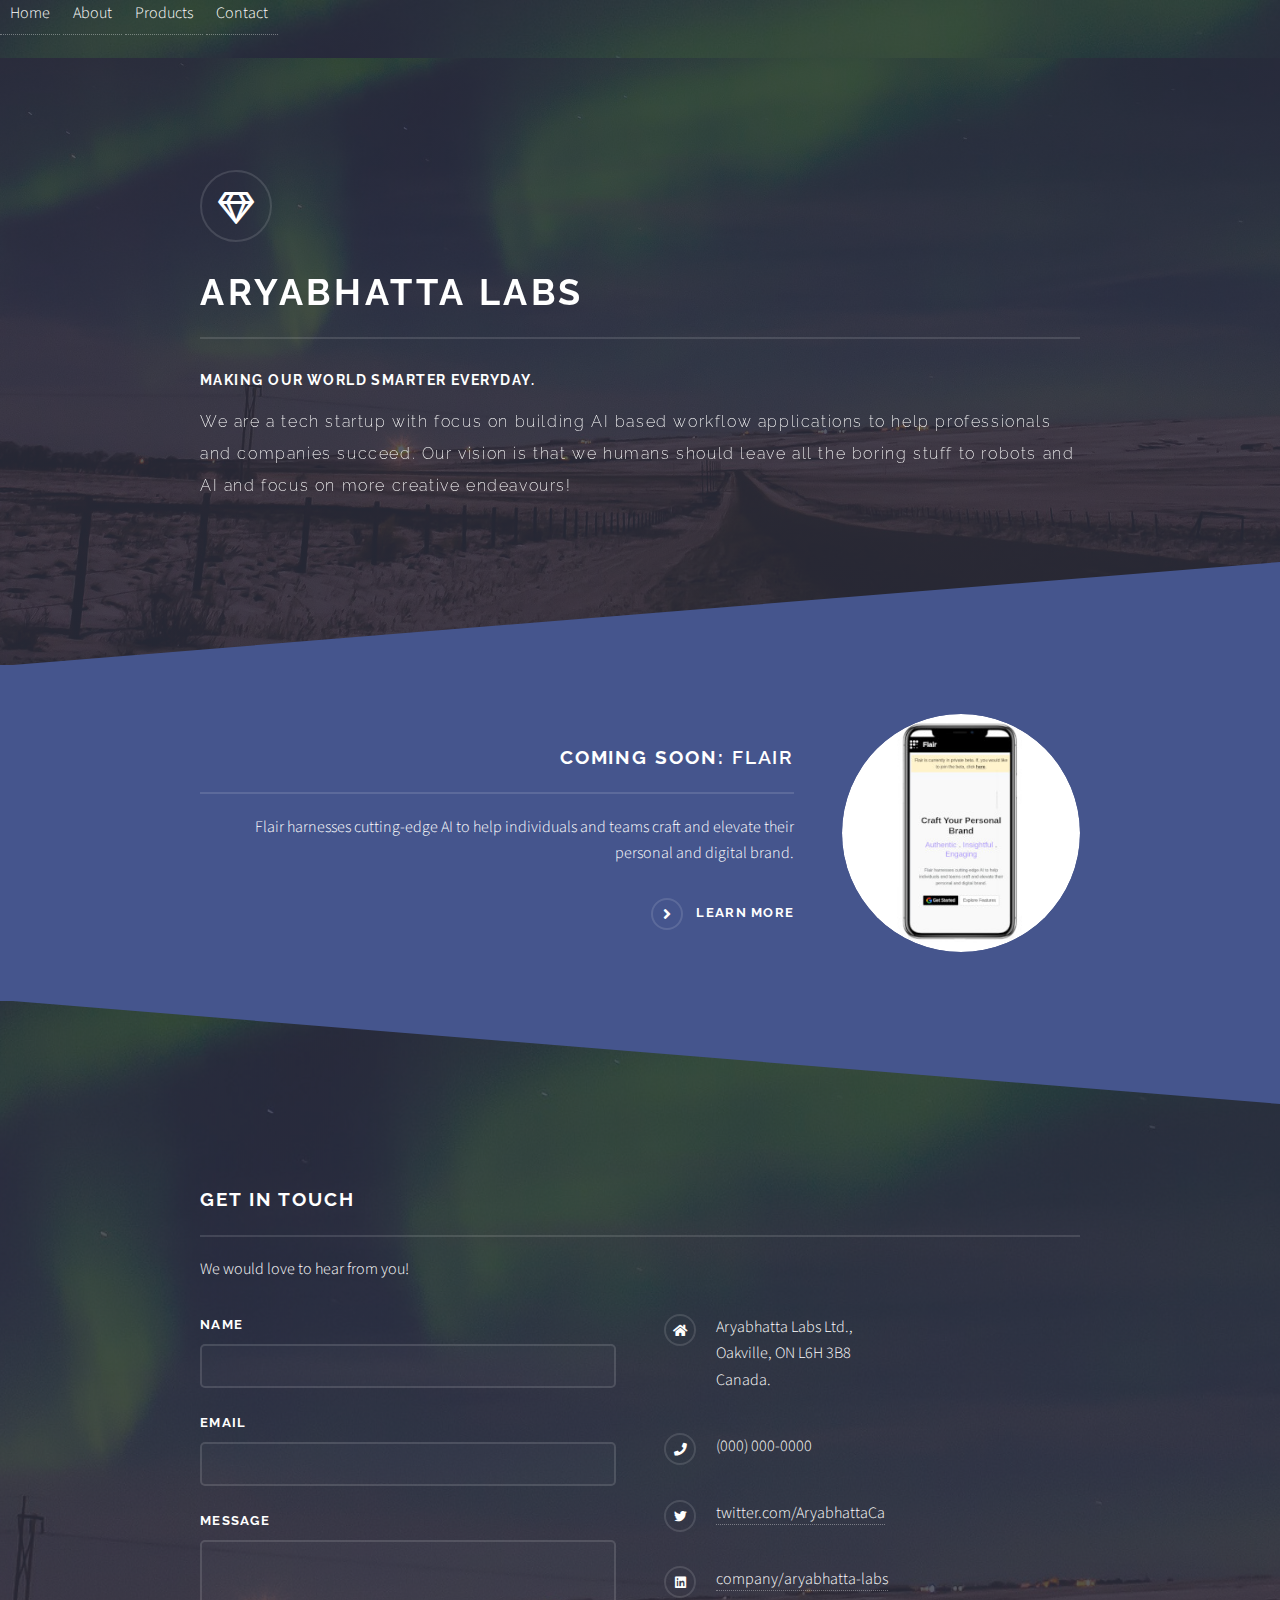
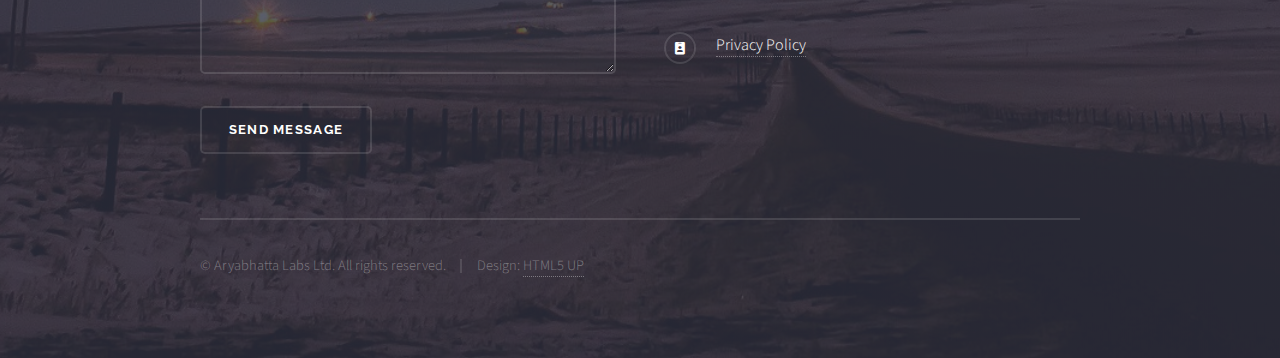
==== docs/index.html @ 3d5c71fe "minor icon change" ====
<!DOCTYPE HTML>
<!--
	Solid State by HTML5 UP
	html5up.net | @ajlkn
	Free for personal and commercial use under the CCA 3.0 license (html5up.net/license)
-->
<html>
	<head>
		<title>Welcome to Aryabhatta Labs</title>
		<meta charset="utf-8" />
		<meta name="viewport" content="width=device-width, initial-scale=1, user-scalable=no" />
		<link rel="stylesheet" href="assets/css/main.css" />
		<noscript><link rel="stylesheet" href="assets/css/noscript.css" /></noscript>
	</head>
	<body class="is-preload">

		<!-- Page Wrapper -->
				<!-- Menu -->
					<div class="inner" style="align:right;"><p>
                        <a style="padding:10px; " href="/">Home</a>
                        <a style="padding:10px; " href="#About">About</a>
                        <a style="padding:10px; " href="#Products">Products</a>
                        <a style="padding:10px; " href="#Contact">Contact</a>
                    </p></div>

			<div id="page-wrapper">

				<!-- Header -->
					<header id="header" class="alt">
						<h1><a href="index.html">Aryabhatta Labs</a></h1>
					</header>

				<!-- Banner -->
					<section id="banner">
						<div class="inner">
							<div class="logo" id="about"><span class="icon fa-gem"></span></div>
							<h2>Aryabhatta Labs</h2>

							<h3>Making our world smarter everyday.</h3>

							<p style="text-transform: none;">We are a tech startup with focus on building AI based workflow applications to help professionals and companies succeed. 
                                Our vision is that we humans should leave all the boring stuff to robots and AI and focus on more creative endeavours!</p>
						</div>
					</section>

				<!-- Wrapper -->
					<section id="wrapper">


						<!-- Three -->
							<section id="three" class="wrapper spotlight style2">
								<div class="inner" id="products">
									<a href="https://www.flairapp.ai/" class="image"><img src="images/app-img.jpg" alt="" /></a>
									<div class="content">
                                        <h2 class="major">Coming Soon: <strong>Flair</strong></h2>
										<p>Flair harnesses cutting-edge AI to help individuals and teams craft and elevate their personal and digital brand.</p>
										<a href="https://www.flairapp.ai/" class="special">Learn more</a>
									</div>
								</div>
							</section>

                        

					</section>

				<!-- Footer -->
					<section id="footer">
						<div class="inner" id="contact">
							<h2 class="major">Get in touch</h2>
							<p>We would love to hear from you!</p>
							<form method="post" accept-charset="UTF-8" action="https://formspree.io/f/xpzgrqqg">
								<div class="fields">
									<div class="field">
										<label for="name">Name</label>
										<input type="text" name="name" id="name" />
									</div>
									<div class="field">
										<label for="email">Email</label>
										<input type="email" name="email" id="email" />
									</div>
									<div class="field">
										<label for="message">Message</label>
										<textarea name="message" id="message" rows="4"></textarea>
									</div>
								</div>
								<ul class="actions">
									<li><input type="submit" value="Send Message" /></li>
								</ul>
							</form>
							<ul class="contact">
								<li class="icon solid fa-home">
									Aryabhatta Labs Ltd.,<br />
									Oakville, ON L6H 3B8<br />
                                    Canada.
								</li>
								<li class="icon solid fa-phone">(000) 000-0000</li>
								<li class="icon brands fa-twitter"><a href="https://twitter.com/AryabhattaCa">twitter.com/AryabhattaCa</a></li>
								<li class="icon brands fa-linkedin"><a href="https://ca.linkedin.com/company/aryabhatta-labs">company/aryabhatta-labs</a></li>
								<li class="icon solid fa-id-badge"><a href="/privacy.html">Privacy Policy</a></li>
							</ul>
							<ul class="copyright">
								<li>&copy; Aryabhatta Labs Ltd. All rights reserved.</li><li>Design: <a href="http://html5up.net">HTML5 UP</a></li>
							</ul>
						</div>
					</section>

			</div>

		<!-- Scripts -->
			<script src="assets/js/jquery.min.js"></script>
			<script src="assets/js/jquery.scrollex.min.js"></script>
			<script src="assets/js/browser.min.js"></script>
			<script src="assets/js/breakpoints.min.js"></script>
			<script src="assets/js/util.js"></script>
			<script src="assets/js/main.js"></script>

	</body>
</html>
---- docs/assets/css/main.css ----
@import url(fontawesome-all.min.css);
@import url("https://fonts.googleapis.com/css?family=Raleway:200,700|Source+Sans+Pro:300,600,300italic,600italic");

/*
	Solid State by HTML5 UP
	html5up.net | @ajlkn
	Free for personal and commercial use under the CCA 3.0 license (html5up.net/license)
*/

html, body, div, span, applet, object,
iframe, h1, h2, h3, h4, h5, h6, p, blockquote,
pre, a, abbr, acronym, address, big, cite,
code, del, dfn, em, img, ins, kbd, q, s, samp,
small, strike, strong, sub, sup, tt, var, b,
u, i, center, dl, dt, dd, ol, ul, li, fieldset,
form, label, legend, table, caption, tbody,
tfoot, thead, tr, th, td, article, aside,
canvas, details, embed, figure, figcaption,
footer, header, hgroup, menu, nav, output, ruby,
section, summary, time, mark, audio, video {
	margin: 0;
	padding: 0;
	border: 0;
	font-size: 100%;
	font: inherit;
	vertical-align: baseline;}

article, aside, details, figcaption, figure,
footer, header, hgroup, menu, nav, section {
	display: block;}

body {
	line-height: 1;
}

ol, ul {
	list-style: none;
}

blockquote, q {
	quotes: none;
}

	blockquote:before, blockquote:after, q:before, q:after {
		content: '';
		content: none;
	}

table {
	border-collapse: collapse;
	border-spacing: 0;
}

body {
	-webkit-text-size-adjust: none;
}

mark {
	background-color: transparent;
	color: inherit;
}

input::-moz-focus-inner {
	border: 0;
	padding: 0;
}

input, select, textarea {
	-moz-appearance: none;
	-webkit-appearance: none;
	-ms-appearance: none;
	appearance: none;
}

/* Basic */

	@-ms-viewport {
		width: device-width;
	}

	body {
		-ms-overflow-style: scrollbar;
	}

	@media screen and (max-width: 480px) {

		html, body {
			min-width: 320px;
		}

	}

	html {
		box-sizing: border-box;
	}

	*, *:before, *:after {
		box-sizing: inherit;
	}

	body {
		background-color: #2e3141;
		background-image: linear-gradient(to top, rgba(46, 49, 65, 0.8), rgba(46, 49, 65, 0.8)), url("../../images/bg.jpg");
		background-size: auto, cover;
		background-attachment: fixed, fixed;
		background-position: center, center;
	}

		body.is-preload *, body.is-preload *:before, body.is-preload *:after {
			-moz-animation: none !important;
			-webkit-animation: none !important;
			-ms-animation: none !important;
			animation: none !important;
			-moz-transition: none !important;
			-webkit-transition: none !important;
			-ms-transition: none !important;
			transition: none !important;
		}

/* Type */

	body, input, select, textarea {
		color: #ffffff;
		font-family: "Source Sans Pro", Helvetica, sans-serif;
		font-size: 16.5pt;
		font-weight: 300;
		line-height: 1.65;
	}

		@media screen and (max-width: 1680px) {

			body, input, select, textarea {
				font-size: 13pt;
			}

		}

		@media screen and (max-width: 1280px) {

			body, input, select, textarea {
				font-size: 12pt;
			}

		}

		@media screen and (max-width: 980px) {

			body, input, select, textarea {
				font-size: 12pt;
			}

		}

		@media screen and (max-width: 736px) {

			body, input, select, textarea {
				font-size: 12pt;
			}

		}

		@media screen and (max-width: 480px) {

			body, input, select, textarea {
				font-size: 12pt;
			}

		}

	a {
		-moz-transition: color 0.2s ease-in-out, border-bottom-color 0.2s ease-in-out;
		-webkit-transition: color 0.2s ease-in-out, border-bottom-color 0.2s ease-in-out;
		-ms-transition: color 0.2s ease-in-out, border-bottom-color 0.2s ease-in-out;
		transition: color 0.2s ease-in-out, border-bottom-color 0.2s ease-in-out;
		border-bottom: dotted 1px rgba(255, 255, 255, 0.35);
		color: #ffffff;
		text-decoration: none;
	}

		a:hover {
			border-bottom-color: transparent;
			color: #ffffff !important;
		}

		a.special:not(.button) {
			text-decoration: none;
			border-bottom: 0;
			display: block;
			font-family: Raleway, Helvetica, sans-serif;
			font-size: 0.8em;
			font-weight: 700;
			letter-spacing: 0.1em;
			margin: 0 0 2em 0;
			text-transform: uppercase;
		}

			a.special:not(.button):before {
				-moz-osx-font-smoothing: grayscale;
				-webkit-font-smoothing: antialiased;
				display: inline-block;
				font-style: normal;
				font-variant: normal;
				text-rendering: auto;
				line-height: 1;
				text-transform: none !important;
				font-family: 'Font Awesome 5 Free';
				font-weight: 900;
			}

			a.special:not(.button):before {
				-moz-transition: background-color 0.2s ease-in-out;
				-webkit-transition: background-color 0.2s ease-in-out;
				-ms-transition: background-color 0.2s ease-in-out;
				transition: background-color 0.2s ease-in-out;
				border-radius: 100%;
				border: solid 2px rgba(255, 255, 255, 0.125);
				content: '\f105';
				display: inline-block;
				font-size: 1.25em;
				height: 2em;
				line-height: 1.75em;
				margin-right: 0.85em;
				text-align: center;
				text-indent: 0.15em;
				vertical-align: middle;
				width: 2em;
			}

			a.special:not(.button):hover:before {
				background-color: rgba(255, 255, 255, 0.025);
			}

			a.special:not(.button):active:before {
				background-color: rgba(255, 255, 255, 0.075);
			}

	strong, b {
		color: #ffffff;
		font-weight: 600;
	}

	em, i {
		font-style: italic;
	}

	p {
		margin: 0 0 2em 0;
	}

	h1, h2, h3, h4, h5, h6 {
		color: #ffffff;
		font-family: Raleway, Helvetica, sans-serif;
		font-weight: 700;
		letter-spacing: 0.1em;
		margin: 0 0 1em 0;
		text-transform: uppercase;
	}

		h1 a, h2 a, h3 a, h4 a, h5 a, h6 a {
			color: inherit;
			text-decoration: none;
			border-bottom: 0;
		}

		h1 span, h2 span, h3 span, h4 span, h5 span, h6 span {
			font-weight: 200;
		}

		h1.major, h2.major, h3.major, h4.major, h5.major, h6.major {
			padding-bottom: 1em;
			border-bottom: solid 2px rgba(255, 255, 255, 0.125);
		}

	h2 {
		font-size: 1.2em;
	}

	h3 {
		font-size: 0.9em;
	}

	h4 {
		font-size: 0.7em;
	}

	h5 {
		font-size: 0.7em;
	}

	h6 {
		font-size: 0.7em;
	}

	@media screen and (max-width: 736px) {

		h2 {
			font-size: 1em;
		}

		h3 {
			font-size: 0.8em;
		}

	}

	sub {
		font-size: 0.8em;
		position: relative;
		top: 0.5em;
	}

	sup {
		font-size: 0.8em;
		position: relative;
		top: -0.5em;
	}

	blockquote {
		border-left: solid 4px rgba(255, 255, 255, 0.125);
		font-style: italic;
		margin: 0 0 2em 0;
		padding: 0.5em 0 0.5em 2em;
	}

	code {
		background: rgba(255, 255, 255, 0.025);
		border-radius: 5px;
		border: solid 2px rgba(255, 255, 255, 0.125);
		font-family: "Courier New", monospace;
		font-size: 0.9em;
		margin: 0 0.25em;
		padding: 0.25em 0.65em;
	}

	pre {
		-webkit-overflow-scrolling: touch;
		font-family: "Courier New", monospace;
		font-size: 0.9em;
		margin: 0 0 2em 0;
	}

		pre code {
			display: block;
			line-height: 1.75em;
			padding: 1em 1.5em;
			overflow-x: auto;
		}

	hr {
		border: 0;
		border-bottom: solid 2px rgba(255, 255, 255, 0.125);
		margin: 2.5em 0;
	}

		hr.major {
			margin: 4em 0;
		}

	.align-left {
		text-align: left;
	}

	.align-center {
		text-align: center;
	}

	.align-right {
		text-align: right;
	}

/* Row */

	.row {
		display: flex;
		flex-wrap: wrap;
		box-sizing: border-box;
		align-items: stretch;
	}

		.row > * {
			box-sizing: border-box;
		}

		.row.gtr-uniform > * > :last-child {
			margin-bottom: 0;
		}

		.row.aln-left {
			justify-content: flex-start;
		}

		.row.aln-center {
			justify-content: center;
		}

		.row.aln-right {
			justify-content: flex-end;
		}

		.row.aln-top {
			align-items: flex-start;
		}

		.row.aln-middle {
			align-items: center;
		}

		.row.aln-bottom {
			align-items: flex-end;
		}

		.row > .imp {
			order: -1;
		}

		.row > .col-1 {
			width: 8.33333%;
		}

		.row > .off-1 {
			margin-left: 8.33333%;
		}

		.row > .col-2 {
			width: 16.66667%;
		}

		.row > .off-2 {
			margin-left: 16.66667%;
		}

		.row > .col-3 {
			width: 25%;
		}

		.row > .off-3 {
			margin-left: 25%;
		}

		.row > .col-4 {
			width: 33.33333%;
		}

		.row > .off-4 {
			margin-left: 33.33333%;
		}

		.row > .col-5 {
			width: 41.66667%;
		}

		.row > .off-5 {
			margin-left: 41.66667%;
		}

		.row > .col-6 {
			width: 50%;
		}

		.row > .off-6 {
			margin-left: 50%;
		}

		.row > .col-7 {
			width: 58.33333%;
		}

		.row > .off-7 {
			margin-left: 58.33333%;
		}

		.row > .col-8 {
			width: 66.66667%;
		}

		.row > .off-8 {
			margin-left: 66.66667%;
		}

		.row > .col-9 {
			width: 75%;
		}

		.row > .off-9 {
			margin-left: 75%;
		}

		.row > .col-10 {
			width: 83.33333%;
		}

		.row > .off-10 {
			margin-left: 83.33333%;
		}

		.row > .col-11 {
			width: 91.66667%;
		}

		.row > .off-11 {
			margin-left: 91.66667%;
		}

		.row > .col-12 {
			width: 100%;
		}

		.row > .off-12 {
			margin-left: 100%;
		}

		.row.gtr-0 {
			margin-top: 0;
			margin-left: 0em;
		}

			.row.gtr-0 > * {
				padding: 0 0 0 0em;
			}

			.row.gtr-0.gtr-uniform {
				margin-top: 0em;
			}

				.row.gtr-0.gtr-uniform > * {
					padding-top: 0em;
				}

		.row.gtr-25 {
			margin-top: 0;
			margin-left: -0.4375em;
		}

			.row.gtr-25 > * {
				padding: 0 0 0 0.4375em;
			}

			.row.gtr-25.gtr-uniform {
				margin-top: -0.4375em;
			}

				.row.gtr-25.gtr-uniform > * {
					padding-top: 0.4375em;
				}

		.row.gtr-50 {
			margin-top: 0;
			margin-left: -0.875em;
		}

			.row.gtr-50 > * {
				padding: 0 0 0 0.875em;
			}

			.row.gtr-50.gtr-uniform {
				margin-top: -0.875em;
			}

				.row.gtr-50.gtr-uniform > * {
					padding-top: 0.875em;
				}

		.row {
			margin-top: 0;
			margin-left: -1.75em;
		}

			.row > * {
				padding: 0 0 0 1.75em;
			}

			.row.gtr-uniform {
				margin-top: -1.75em;
			}

				.row.gtr-uniform > * {
					padding-top: 1.75em;
				}

		.row.gtr-150 {
			margin-top: 0;
			margin-left: -2.625em;
		}

			.row.gtr-150 > * {
				padding: 0 0 0 2.625em;
			}

			.row.gtr-150.gtr-uniform {
				margin-top: -2.625em;
			}

				.row.gtr-150.gtr-uniform > * {
					padding-top: 2.625em;
				}

		.row.gtr-200 {
			margin-top: 0;
			margin-left: -3.5em;
		}

			.row.gtr-200 > * {
				padding: 0 0 0 3.5em;
			}

			.row.gtr-200.gtr-uniform {
				margin-top: -3.5em;
			}

				.row.gtr-200.gtr-uniform > * {
					padding-top: 3.5em;
				}

		@media screen and (max-width: 1680px) {

			.row {
				display: flex;
				flex-wrap: wrap;
				box-sizing: border-box;
				align-items: stretch;
			}

				.row > * {
					box-sizing: border-box;
				}

				.row.gtr-uniform > * > :last-child {
					margin-bottom: 0;
				}

				.row.aln-left {
					justify-content: flex-start;
				}

				.row.aln-center {
					justify-content: center;
				}

				.row.aln-right {
					justify-content: flex-end;
				}

				.row.aln-top {
					align-items: flex-start;
				}

				.row.aln-middle {
					align-items: center;
				}

				.row.aln-bottom {
					align-items: flex-end;
				}

				.row > .imp-xlarge {
					order: -1;
				}

				.row > .col-1-xlarge {
					width: 8.33333%;
				}

				.row > .off-1-xlarge {
					margin-left: 8.33333%;
				}

				.row > .col-2-xlarge {
					width: 16.66667%;
				}

				.row > .off-2-xlarge {
					margin-left: 16.66667%;
				}

				.row > .col-3-xlarge {
					width: 25%;
				}

				.row > .off-3-xlarge {
					margin-left: 25%;
				}

				.row > .col-4-xlarge {
					width: 33.33333%;
				}

				.row > .off-4-xlarge {
					margin-left: 33.33333%;
				}

				.row > .col-5-xlarge {
					width: 41.66667%;
				}

				.row > .off-5-xlarge {
					margin-left: 41.66667%;
				}

				.row > .col-6-xlarge {
					width: 50%;
				}

				.row > .off-6-xlarge {
					margin-left: 50%;
				}

				.row > .col-7-xlarge {
					width: 58.33333%;
				}

				.row > .off-7-xlarge {
					margin-left: 58.33333%;
				}

				.row > .col-8-xlarge {
					width: 66.66667%;
				}

				.row > .off-8-xlarge {
					margin-left: 66.66667%;
				}

				.row > .col-9-xlarge {
					width: 75%;
				}

				.row > .off-9-xlarge {
					margin-left: 75%;
				}

				.row > .col-10-xlarge {
					width: 83.33333%;
				}

				.row > .off-10-xlarge {
					margin-left: 83.33333%;
				}

				.row > .col-11-xlarge {
					width: 91.66667%;
				}

				.row > .off-11-xlarge {
					margin-left: 91.66667%;
				}

				.row > .col-12-xlarge {
					width: 100%;
				}

				.row > .off-12-xlarge {
					margin-left: 100%;
				}

				.row.gtr-0 {
					margin-top: 0;
					margin-left: 0em;
				}

					.row.gtr-0 > * {
						padding: 0 0 0 0em;
					}

					.row.gtr-0.gtr-uniform {
						margin-top: 0em;
					}

						.row.gtr-0.gtr-uniform > * {
							padding-top: 0em;
						}

				.row.gtr-25 {
					margin-top: 0;
					margin-left: -0.4375em;
				}

					.row.gtr-25 > * {
						padding: 0 0 0 0.4375em;
					}

					.row.gtr-25.gtr-uniform {
						margin-top: -0.4375em;
					}

						.row.gtr-25.gtr-uniform > * {
							padding-top: 0.4375em;
						}

				.row.gtr-50 {
					margin-top: 0;
					margin-left: -0.875em;
				}

					.row.gtr-50 > * {
						padding: 0 0 0 0.875em;
					}

					.row.gtr-50.gtr-uniform {
						margin-top: -0.875em;
					}

						.row.gtr-50.gtr-uniform > * {
							padding-top: 0.875em;
						}

				.row {
					margin-top: 0;
					margin-left: -1.75em;
				}

					.row > * {
						padding: 0 0 0 1.75em;
					}

					.row.gtr-uniform {
						margin-top: -1.75em;
					}

						.row.gtr-uniform > * {
							padding-top: 1.75em;
						}

				.row.gtr-150 {
					margin-top: 0;
					margin-left: -2.625em;
				}

					.row.gtr-150 > * {
						padding: 0 0 0 2.625em;
					}

					.row.gtr-150.gtr-uniform {
						margin-top: -2.625em;
					}

						.row.gtr-150.gtr-uniform > * {
							padding-top: 2.625em;
						}

				.row.gtr-200 {
					margin-top: 0;
					margin-left: -3.5em;
				}

					.row.gtr-200 > * {
						padding: 0 0 0 3.5em;
					}

					.row.gtr-200.gtr-uniform {
						margin-top: -3.5em;
					}

						.row.gtr-200.gtr-uniform > * {
							padding-top: 3.5em;
						}

		}

		@media screen and (max-width: 1280px) {

			.row {
				display: flex;
				flex-wrap: wrap;
				box-sizing: border-box;
				align-items: stretch;
			}

				.row > * {
					box-sizing: border-box;
				}

				.row.gtr-uniform > * > :last-child {
					margin-bottom: 0;
				}

				.row.aln-left {
					justify-content: flex-start;
				}

				.row.aln-center {
					justify-content: center;
				}

				.row.aln-right {
					justify-content: flex-end;
				}

				.row.aln-top {
					align-items: flex-start;
				}

				.row.aln-middle {
					align-items: center;
				}

				.row.aln-bottom {
					align-items: flex-end;
				}

				.row > .imp-large {
					order: -1;
				}

				.row > .col-1-large {
					width: 8.33333%;
				}

				.row > .off-1-large {
					margin-left: 8.33333%;
				}

				.row > .col-2-large {
					width: 16.66667%;
				}

				.row > .off-2-large {
					margin-left: 16.66667%;
				}

				.row > .col-3-large {
					width: 25%;
				}

				.row > .off-3-large {
					margin-left: 25%;
				}

				.row > .col-4-large {
					width: 33.33333%;
				}

				.row > .off-4-large {
					margin-left: 33.33333%;
				}

				.row > .col-5-large {
					width: 41.66667%;
				}

				.row > .off-5-large {
					margin-left: 41.66667%;
				}

				.row > .col-6-large {
					width: 50%;
				}

				.row > .off-6-large {
					margin-left: 50%;
				}

				.row > .col-7-large {
					width: 58.33333%;
				}

				.row > .off-7-large {
					margin-left: 58.33333%;
				}

				.row > .col-8-large {
					width: 66.66667%;
				}

				.row > .off-8-large {
					margin-left: 66.66667%;
				}

				.row > .col-9-large {
					width: 75%;
				}

				.row > .off-9-large {
					margin-left: 75%;
				}

				.row > .col-10-large {
					width: 83.33333%;
				}

				.row > .off-10-large {
					margin-left: 83.33333%;
				}

				.row > .col-11-large {
					width: 91.66667%;
				}

				.row > .off-11-large {
					margin-left: 91.66667%;
				}

				.row > .col-12-large {
					width: 100%;
				}

				.row > .off-12-large {
					margin-left: 100%;
				}

				.row.gtr-0 {
					margin-top: 0;
					margin-left: 0em;
				}

					.row.gtr-0 > * {
						padding: 0 0 0 0em;
					}

					.row.gtr-0.gtr-uniform {
						margin-top: 0em;
					}

						.row.gtr-0.gtr-uniform > * {
							padding-top: 0em;
						}

				.row.gtr-25 {
					margin-top: 0;
					margin-left: -0.4375em;
				}

					.row.gtr-25 > * {
						padding: 0 0 0 0.4375em;
					}

					.row.gtr-25.gtr-uniform {
						margin-top: -0.4375em;
					}

						.row.gtr-25.gtr-uniform > * {
							padding-top: 0.4375em;
						}

				.row.gtr-50 {
					margin-top: 0;
					margin-left: -0.875em;
				}

					.row.gtr-50 > * {
						padding: 0 0 0 0.875em;
					}

					.row.gtr-50.gtr-uniform {
						margin-top: -0.875em;
					}

						.row.gtr-50.gtr-uniform > * {
							padding-top: 0.875em;
						}

				.row {
					margin-top: 0;
					margin-left: -1.75em;
				}

					.row > * {
						padding: 0 0 0 1.75em;
					}

					.row.gtr-uniform {
						margin-top: -1.75em;
					}

						.row.gtr-uniform > * {
							padding-top: 1.75em;
						}

				.row.gtr-150 {
					margin-top: 0;
					margin-left: -2.625em;
				}

					.row.gtr-150 > * {
						padding: 0 0 0 2.625em;
					}

					.row.gtr-150.gtr-uniform {
						margin-top: -2.625em;
					}

						.row.gtr-150.gtr-uniform > * {
							padding-top: 2.625em;
						}

				.row.gtr-200 {
					margin-top: 0;
					margin-left: -3.5em;
				}

					.row.gtr-200 > * {
						padding: 0 0 0 3.5em;
					}

					.row.gtr-200.gtr-uniform {
						margin-top: -3.5em;
					}

						.row.gtr-200.gtr-uniform > * {
							padding-top: 3.5em;
						}

		}

		@media screen and (max-width: 980px) {

			.row {
				display: flex;
				flex-wrap: wrap;
				box-sizing: border-box;
				align-items: stretch;
			}

				.row > * {
					box-sizing: border-box;
				}

				.row.gtr-uniform > * > :last-child {
					margin-bottom: 0;
				}

				.row.aln-left {
					justify-content: flex-start;
				}

				.row.aln-center {
					justify-content: center;
				}

				.row.aln-right {
					justify-content: flex-end;
				}

				.row.aln-top {
					align-items: flex-start;
				}

				.row.aln-middle {
					align-items: center;
				}

				.row.aln-bottom {
					align-items: flex-end;
				}

				.row > .imp-medium {
					order: -1;
				}

				.row > .col-1-medium {
					width: 8.33333%;
				}

				.row > .off-1-medium {
					margin-left: 8.33333%;
				}

				.row > .col-2-medium {
					width: 16.66667%;
				}

				.row > .off-2-medium {
					margin-left: 16.66667%;
				}

				.row > .col-3-medium {
					width: 25%;
				}

				.row > .off-3-medium {
					margin-left: 25%;
				}

				.row > .col-4-medium {
					width: 33.33333%;
				}

				.row > .off-4-medium {
					margin-left: 33.33333%;
				}

				.row > .col-5-medium {
					width: 41.66667%;
				}

				.row > .off-5-medium {
					margin-left: 41.66667%;
				}

				.row > .col-6-medium {
					width: 50%;
				}

				.row > .off-6-medium {
					margin-left: 50%;
				}

				.row > .col-7-medium {
					width: 58.33333%;
				}

				.row > .off-7-medium {
					margin-left: 58.33333%;
				}

				.row > .col-8-medium {
					width: 66.66667%;
				}

				.row > .off-8-medium {
					margin-left: 66.66667%;
				}

				.row > .col-9-medium {
					width: 75%;
				}

				.row > .off-9-medium {
					margin-left: 75%;
				}

				.row > .col-10-medium {
					width: 83.33333%;
				}

				.row > .off-10-medium {
					margin-left: 83.33333%;
				}

				.row > .col-11-medium {
					width: 91.66667%;
				}

				.row > .off-11-medium {
					margin-left: 91.66667%;
				}

				.row > .col-12-medium {
					width: 100%;
				}

				.row > .off-12-medium {
					margin-left: 100%;
				}

				.row.gtr-0 {
					margin-top: 0;
					margin-left: 0em;
				}

					.row.gtr-0 > * {
						padding: 0 0 0 0em;
					}

					.row.gtr-0.gtr-uniform {
						margin-top: 0em;
					}

						.row.gtr-0.gtr-uniform > * {
							padding-top: 0em;
						}

				.row.gtr-25 {
					margin-top: 0;
					margin-left: -0.4375em;
				}

					.row.gtr-25 > * {
						padding: 0 0 0 0.4375em;
					}

					.row.gtr-25.gtr-uniform {
						margin-top: -0.4375em;
					}

						.row.gtr-25.gtr-uniform > * {
							padding-top: 0.4375em;
						}

				.row.gtr-50 {
					margin-top: 0;
					margin-left: -0.875em;
				}

					.row.gtr-50 > * {
						padding: 0 0 0 0.875em;
					}

					.row.gtr-50.gtr-uniform {
						margin-top: -0.875em;
					}

						.row.gtr-50.gtr-uniform > * {
							padding-top: 0.875em;
						}

				.row {
					margin-top: 0;
					margin-left: -1.75em;
				}

					.row > * {
						padding: 0 0 0 1.75em;
					}

					.row.gtr-uniform {
						margin-top: -1.75em;
					}

						.row.gtr-uniform > * {
							padding-top: 1.75em;
						}

				.row.gtr-150 {
					margin-top: 0;
					margin-left: -2.625em;
				}

					.row.gtr-150 > * {
						padding: 0 0 0 2.625em;
					}

					.row.gtr-150.gtr-uniform {
						margin-top: -2.625em;
					}

						.row.gtr-150.gtr-uniform > * {
							padding-top: 2.625em;
						}

				.row.gtr-200 {
					margin-top: 0;
					margin-left: -3.5em;
				}

					.row.gtr-200 > * {
						padding: 0 0 0 3.5em;
					}

					.row.gtr-200.gtr-uniform {
						margin-top: -3.5em;
					}

						.row.gtr-200.gtr-uniform > * {
							padding-top: 3.5em;
						}

		}

		@media screen and (max-width: 736px) {

			.row {
				display: flex;
				flex-wrap: wrap;
				box-sizing: border-box;
				align-items: stretch;
			}

				.row > * {
					box-sizing: border-box;
				}

				.row.gtr-uniform > * > :last-child {
					margin-bottom: 0;
				}

				.row.aln-left {
					justify-content: flex-start;
				}

				.row.aln-center {
					justify-content: center;
				}

				.row.aln-right {
					justify-content: flex-end;
				}

				.row.aln-top {
					align-items: flex-start;
				}

				.row.aln-middle {
					align-items: center;
				}

				.row.aln-bottom {
					align-items: flex-end;
				}

				.row > .imp-small {
					order: -1;
				}

				.row > .col-1-small {
					width: 8.33333%;
				}

				.row > .off-1-small {
					margin-left: 8.33333%;
				}

				.row > .col-2-small {
					width: 16.66667%;
				}

				.row > .off-2-small {
					margin-left: 16.66667%;
				}

				.row > .col-3-small {
					width: 25%;
				}

				.row > .off-3-small {
					margin-left: 25%;
				}

				.row > .col-4-small {
					width: 33.33333%;
				}

				.row > .off-4-small {
					margin-left: 33.33333%;
				}

				.row > .col-5-small {
					width: 41.66667%;
				}

				.row > .off-5-small {
					margin-left: 41.66667%;
				}

				.row > .col-6-small {
					width: 50%;
				}

				.row > .off-6-small {
					margin-left: 50%;
				}

				.row > .col-7-small {
					width: 58.33333%;
				}

				.row > .off-7-small {
					margin-left: 58.33333%;
				}

				.row > .col-8-small {
					width: 66.66667%;
				}

				.row > .off-8-small {
					margin-left: 66.66667%;
				}

				.row > .col-9-small {
					width: 75%;
				}

				.row > .off-9-small {
					margin-left: 75%;
				}

				.row > .col-10-small {
					width: 83.33333%;
				}

				.row > .off-10-small {
					margin-left: 83.33333%;
				}

				.row > .col-11-small {
					width: 91.66667%;
				}

				.row > .off-11-small {
					margin-left: 91.66667%;
				}

				.row > .col-12-small {
					width: 100%;
				}

				.row > .off-12-small {
					margin-left: 100%;
				}

				.row.gtr-0 {
					margin-top: 0;
					margin-left: 0em;
				}

					.row.gtr-0 > * {
						padding: 0 0 0 0em;
					}

					.row.gtr-0.gtr-uniform {
						margin-top: 0em;
					}

						.row.gtr-0.gtr-uniform > * {
							padding-top: 0em;
						}

				.row.gtr-25 {
					margin-top: 0;
					margin-left: -0.3125em;
				}

					.row.gtr-25 > * {
						padding: 0 0 0 0.3125em;
					}

					.row.gtr-25.gtr-uniform {
						margin-top: -0.3125em;
					}

						.row.gtr-25.gtr-uniform > * {
							padding-top: 0.3125em;
						}

				.row.gtr-50 {
					margin-top: 0;
					margin-left: -0.625em;
				}

					.row.gtr-50 > * {
						padding: 0 0 0 0.625em;
					}

					.row.gtr-50.gtr-uniform {
						margin-top: -0.625em;
					}

						.row.gtr-50.gtr-uniform > * {
							padding-top: 0.625em;
						}

				.row {
					margin-top: 0;
					margin-left: -1.25em;
				}

					.row > * {
						padding: 0 0 0 1.25em;
					}

					.row.gtr-uniform {
						margin-top: -1.25em;
					}

						.row.gtr-uniform > * {
							padding-top: 1.25em;
						}

				.row.gtr-150 {
					margin-top: 0;
					margin-left: -1.875em;
				}

					.row.gtr-150 > * {
						padding: 0 0 0 1.875em;
					}

					.row.gtr-150.gtr-uniform {
						margin-top: -1.875em;
					}

						.row.gtr-150.gtr-uniform > * {
							padding-top: 1.875em;
						}

				.row.gtr-200 {
					margin-top: 0;
					margin-left: -2.5em;
				}

					.row.gtr-200 > * {
						padding: 0 0 0 2.5em;
					}

					.row.gtr-200.gtr-uniform {
						margin-top: -2.5em;
					}

						.row.gtr-200.gtr-uniform > * {
							padding-top: 2.5em;
						}

		}

		@media screen and (max-width: 480px) {

			.row {
				display: flex;
				flex-wrap: wrap;
				box-sizing: border-box;
				align-items: stretch;
			}

				.row > * {
					box-sizing: border-box;
				}

				.row.gtr-uniform > * > :last-child {
					margin-bottom: 0;
				}

				.row.aln-left {
					justify-content: flex-start;
				}

				.row.aln-center {
					justify-content: center;
				}

				.row.aln-right {
					justify-content: flex-end;
				}

				.row.aln-top {
					align-items: flex-start;
				}

				.row.aln-middle {
					align-items: center;
				}

				.row.aln-bottom {
					align-items: flex-end;
				}

				.row > .imp-xsmall {
					order: -1;
				}

				.row > .col-1-xsmall {
					width: 8.33333%;
				}

				.row > .off-1-xsmall {
					margin-left: 8.33333%;
				}

				.row > .col-2-xsmall {
					width: 16.66667%;
				}

				.row > .off-2-xsmall {
					margin-left: 16.66667%;
				}

				.row > .col-3-xsmall {
					width: 25%;
				}

				.row > .off-3-xsmall {
					margin-left: 25%;
				}

				.row > .col-4-xsmall {
					width: 33.33333%;
				}

				.row > .off-4-xsmall {
					margin-left: 33.33333%;
				}

				.row > .col-5-xsmall {
					width: 41.66667%;
				}

				.row > .off-5-xsmall {
					margin-left: 41.66667%;
				}

				.row > .col-6-xsmall {
					width: 50%;
				}

				.row > .off-6-xsmall {
					margin-left: 50%;
				}

				.row > .col-7-xsmall {
					width: 58.33333%;
				}

				.row > .off-7-xsmall {
					margin-left: 58.33333%;
				}

				.row > .col-8-xsmall {
					width: 66.66667%;
				}

				.row > .off-8-xsmall {
					margin-left: 66.66667%;
				}

				.row > .col-9-xsmall {
					width: 75%;
				}

				.row > .off-9-xsmall {
					margin-left: 75%;
				}

				.row > .col-10-xsmall {
					width: 83.33333%;
				}

				.row > .off-10-xsmall {
					margin-left: 83.33333%;
				}

				.row > .col-11-xsmall {
					width: 91.66667%;
				}

				.row > .off-11-xsmall {
					margin-left: 91.66667%;
				}

				.row > .col-12-xsmall {
					width: 100%;
				}

				.row > .off-12-xsmall {
					margin-left: 100%;
				}

				.row.gtr-0 {
					margin-top: 0;
					margin-left: 0em;
				}

					.row.gtr-0 > * {
						padding: 0 0 0 0em;
					}

					.row.gtr-0.gtr-uniform {
						margin-top: 0em;
					}

						.row.gtr-0.gtr-uniform > * {
							padding-top: 0em;
						}

				.row.gtr-25 {
					margin-top: 0;
					margin-left: -0.3125em;
				}

					.row.gtr-25 > * {
						padding: 0 0 0 0.3125em;
					}

					.row.gtr-25.gtr-uniform {
						margin-top: -0.3125em;
					}

						.row.gtr-25.gtr-uniform > * {
							padding-top: 0.3125em;
						}

				.row.gtr-50 {
					margin-top: 0;
					margin-left: -0.625em;
				}

					.row.gtr-50 > * {
						padding: 0 0 0 0.625em;
					}

					.row.gtr-50.gtr-uniform {
						margin-top: -0.625em;
					}

						.row.gtr-50.gtr-uniform > * {
							padding-top: 0.625em;
						}

				.row {
					margin-top: 0;
					margin-left: -1.25em;
				}

					.row > * {
						padding: 0 0 0 1.25em;
					}

					.row.gtr-uniform {
						margin-top: -1.25em;
					}

						.row.gtr-uniform > * {
							padding-top: 1.25em;
						}

				.row.gtr-150 {
					margin-top: 0;
					margin-left: -1.875em;
				}

					.row.gtr-150 > * {
						padding: 0 0 0 1.875em;
					}

					.row.gtr-150.gtr-uniform {
						margin-top: -1.875em;
					}

						.row.gtr-150.gtr-uniform > * {
							padding-top: 1.875em;
						}

				.row.gtr-200 {
					margin-top: 0;
					margin-left: -2.5em;
				}

					.row.gtr-200 > * {
						padding: 0 0 0 2.5em;
					}

					.row.gtr-200.gtr-uniform {
						margin-top: -2.5em;
					}

						.row.gtr-200.gtr-uniform > * {
							padding-top: 2.5em;
						}

		}

		@media screen and (max-width: 360px) {

			.row {
				display: flex;
				flex-wrap: wrap;
				box-sizing: border-box;
				align-items: stretch;
			}

				.row > * {
					box-sizing: border-box;
				}

				.row.gtr-uniform > * > :last-child {
					margin-bottom: 0;
				}

				.row.aln-left {
					justify-content: flex-start;
				}

				.row.aln-center {
					justify-content: center;
				}

				.row.aln-right {
					justify-content: flex-end;
				}

				.row.aln-top {
					align-items: flex-start;
				}

				.row.aln-middle {
					align-items: center;
				}

				.row.aln-bottom {
					align-items: flex-end;
				}

				.row > .imp-xxsmall {
					order: -1;
				}

				.row > .col-1-xxsmall {
					width: 8.33333%;
				}

				.row > .off-1-xxsmall {
					margin-left: 8.33333%;
				}

				.row > .col-2-xxsmall {
					width: 16.66667%;
				}

				.row > .off-2-xxsmall {
					margin-left: 16.66667%;
				}

				.row > .col-3-xxsmall {
					width: 25%;
				}

				.row > .off-3-xxsmall {
					margin-left: 25%;
				}

				.row > .col-4-xxsmall {
					width: 33.33333%;
				}

				.row > .off-4-xxsmall {
					margin-left: 33.33333%;
				}

				.row > .col-5-xxsmall {
					width: 41.66667%;
				}

				.row > .off-5-xxsmall {
					margin-left: 41.66667%;
				}

				.row > .col-6-xxsmall {
					width: 50%;
				}

				.row > .off-6-xxsmall {
					margin-left: 50%;
				}

				.row > .col-7-xxsmall {
					width: 58.33333%;
				}

				.row > .off-7-xxsmall {
					margin-left: 58.33333%;
				}

				.row > .col-8-xxsmall {
					width: 66.66667%;
				}

				.row > .off-8-xxsmall {
					margin-left: 66.66667%;
				}

				.row > .col-9-xxsmall {
					width: 75%;
				}

				.row > .off-9-xxsmall {
					margin-left: 75%;
				}

				.row > .col-10-xxsmall {
					width: 83.33333%;
				}

				.row > .off-10-xxsmall {
					margin-left: 83.33333%;
				}

				.row > .col-11-xxsmall {
					width: 91.66667%;
				}

				.row > .off-11-xxsmall {
					margin-left: 91.66667%;
				}

				.row > .col-12-xxsmall {
					width: 100%;
				}

				.row > .off-12-xxsmall {
					margin-left: 100%;
				}

				.row.gtr-0 {
					margin-top: 0;
					margin-left: 0em;
				}

					.row.gtr-0 > * {
						padding: 0 0 0 0em;
					}

					.row.gtr-0.gtr-uniform {
						margin-top: 0em;
					}

						.row.gtr-0.gtr-uniform > * {
							padding-top: 0em;
						}

				.row.gtr-25 {
					margin-top: 0;
					margin-left: -0.3125em;
				}

					.row.gtr-25 > * {
						padding: 0 0 0 0.3125em;
					}

					.row.gtr-25.gtr-uniform {
						margin-top: -0.3125em;
					}

						.row.gtr-25.gtr-uniform > * {
							padding-top: 0.3125em;
						}

				.row.gtr-50 {
					margin-top: 0;
					margin-left: -0.625em;
				}

					.row.gtr-50 > * {
						padding: 0 0 0 0.625em;
					}

					.row.gtr-50.gtr-uniform {
						margin-top: -0.625em;
					}

						.row.gtr-50.gtr-uniform > * {
							padding-top: 0.625em;
						}

				.row {
					margin-top: 0;
					margin-left: -1.25em;
				}

					.row > * {
						padding: 0 0 0 1.25em;
					}

					.row.gtr-uniform {
						margin-top: -1.25em;
					}

						.row.gtr-uniform > * {
							padding-top: 1.25em;
						}

				.row.gtr-150 {
					margin-top: 0;
					margin-left: -1.875em;
				}

					.row.gtr-150 > * {
						padding: 0 0 0 1.875em;
					}

					.row.gtr-150.gtr-uniform {
						margin-top: -1.875em;
					}

						.row.gtr-150.gtr-uniform > * {
							padding-top: 1.875em;
						}

				.row.gtr-200 {
					margin-top: 0;
					margin-left: -2.5em;
				}

					.row.gtr-200 > * {
						padding: 0 0 0 2.5em;
					}

					.row.gtr-200.gtr-uniform {
						margin-top: -2.5em;
					}

						.row.gtr-200.gtr-uniform > * {
							padding-top: 2.5em;
						}

		}

/* Section/Article */

	section.special, article.special {
		text-align: center;
	}

/* Form */

	form {
		margin: 0 0 2em 0;
	}

		form > :last-child {
			margin-bottom: 0;
		}

		form > .fields {
			display: -moz-flex;
			display: -webkit-flex;
			display: -ms-flex;
			display: flex;
			-moz-flex-wrap: wrap;
			-webkit-flex-wrap: wrap;
			-ms-flex-wrap: wrap;
			flex-wrap: wrap;
			width: calc(100% + 3em);
			margin: -1.5em 0 2em -1.5em;
		}

			form > .fields > .field {
				-moz-flex-grow: 0;
				-webkit-flex-grow: 0;
				-ms-flex-grow: 0;
				flex-grow: 0;
				-moz-flex-shrink: 0;
				-webkit-flex-shrink: 0;
				-ms-flex-shrink: 0;
				flex-shrink: 0;
				padding: 1.5em 0 0 1.5em;
				width: calc(100% - 1.5em);
			}

				form > .fields > .field.half {
					width: calc(50% - 0.75em);
				}

				form > .fields > .field.third {
					width: calc(100%/3 - 0.5em);
				}

				form > .fields > .field.quarter {
					width: calc(25% - 0.375em);
				}

		@media screen and (max-width: 480px) {

			form > .fields {
				width: calc(100% + 3em);
				margin: -1.5em 0 2em -1.5em;
			}

				form > .fields > .field {
					padding: 1.5em 0 0 1.5em;
					width: calc(100% - 1.5em);
				}

					form > .fields > .field.half {
						width: calc(100% - 1.5em);
					}

					form > .fields > .field.third {
						width: calc(100% - 1.5em);
					}

					form > .fields > .field.quarter {
						width: calc(100% - 1.5em);
					}

		}

	label {
		color: #ffffff;
		display: block;
		font-family: Raleway, Helvetica, sans-serif;
		font-size: 0.8em;
		font-weight: 700;
		letter-spacing: 0.1em;
		margin: 0 0 0.7em 0;
		text-transform: uppercase;
	}

	input[type="text"],
	input[type="password"],
	input[type="email"],
	input[type="tel"],
	select,
	textarea {
		-moz-appearance: none;
		-webkit-appearance: none;
		-ms-appearance: none;
		appearance: none;
		background: rgba(255, 255, 255, 0.025);
		border-radius: 5px;
		border: none;
		border: solid 2px rgba(255, 255, 255, 0.125);
		color: inherit;
		display: block;
		outline: 0;
		padding: 0 1em;
		text-decoration: none;
		width: 100%;
	}

		input[type="text"]:invalid,
		input[type="password"]:invalid,
		input[type="email"]:invalid,
		input[type="tel"]:invalid,
		select:invalid,
		textarea:invalid {
			box-shadow: none;
		}

		input[type="text"]:focus,
		input[type="password"]:focus,
		input[type="email"]:focus,
		input[type="tel"]:focus,
		select:focus,
		textarea:focus {
			border-color: #5b6ba6;
		}

	select {
		background-image: url("data:image/svg+xml;charset=utf8,%3Csvg xmlns='http://www.w3.org/2000/svg' width='40' height='40' preserveAspectRatio='none' viewBox='0 0 40 40'%3E%3Cpath d='M9.4,12.3l10.4,10.4l10.4-10.4c0.2-0.2,0.5-0.4,0.9-0.4c0.3,0,0.6,0.1,0.9,0.4l3.3,3.3c0.2,0.2,0.4,0.5,0.4,0.9 c0,0.4-0.1,0.6-0.4,0.9L20.7,31.9c-0.2,0.2-0.5,0.4-0.9,0.4c-0.3,0-0.6-0.1-0.9-0.4L4.3,17.3c-0.2-0.2-0.4-0.5-0.4-0.9 c0-0.4,0.1-0.6,0.4-0.9l3.3-3.3c0.2-0.2,0.5-0.4,0.9-0.4S9.1,12.1,9.4,12.3z' fill='rgba(255, 255, 255, 0.125)' /%3E%3C/svg%3E");
		background-size: 1.25rem;
		background-repeat: no-repeat;
		background-position: calc(100% - 1rem) center;
		height: 2.75em;
		padding-right: 2.75em;
		text-overflow: ellipsis;
	}

		select option {
			color: #ffffff;
			background: #2e3141;
		}

		select:focus::-ms-value {
			background-color: transparent;
		}

		select::-ms-expand {
			display: none;
		}

	input[type="text"],
	input[type="password"],
	input[type="email"],
	select {
		height: 2.75em;
	}

	textarea {
		padding: 0.75em 1em;
	}

	input[type="checkbox"],
	input[type="radio"] {
		-moz-appearance: none;
		-webkit-appearance: none;
		-ms-appearance: none;
		appearance: none;
		display: block;
		float: left;
		margin-right: -2em;
		opacity: 0;
		width: 1em;
		z-index: -1;
	}

		input[type="checkbox"] + label,
		input[type="radio"] + label {
			text-decoration: none;
			color: #ffffff;
			cursor: pointer;
			display: inline-block;
			font-size: 1em;
			font-family: "Source Sans Pro", Helvetica, sans-serif;
			text-transform: none;
			letter-spacing: 0;
			font-weight: 300;
			padding-left: 2.4em;
			padding-right: 0.75em;
			position: relative;
		}

			input[type="checkbox"] + label:before,
			input[type="radio"] + label:before {
				-moz-osx-font-smoothing: grayscale;
				-webkit-font-smoothing: antialiased;
				display: inline-block;
				font-style: normal;
				font-variant: normal;
				text-rendering: auto;
				line-height: 1;
				text-transform: none !important;
				font-family: 'Font Awesome 5 Free';
				font-weight: 900;
			}

			input[type="checkbox"] + label:before,
			input[type="radio"] + label:before {
				background: rgba(255, 255, 255, 0.025);
				border-radius: 5px;
				border: solid 2px rgba(255, 255, 255, 0.125);
				content: '';
				display: inline-block;
				font-size: 0.8em;
				height: 2.0625em;
				left: 0;
				line-height: 2.0625em;
				position: absolute;
				text-align: center;
				top: 0;
				width: 2.0625em;
			}

		input[type="checkbox"]:checked + label:before,
		input[type="radio"]:checked + label:before {
			background: #ffffff;
			border-color: #ffffff;
			content: '\f00c';
			color: #2e3141;
		}

		input[type="checkbox"]:focus + label:before,
		input[type="radio"]:focus + label:before {
			border-color: #4c5c96;
		}

	input[type="checkbox"] + label:before {
		border-radius: 5px;
	}

	input[type="radio"] + label:before {
		border-radius: 100%;
	}

	::-webkit-input-placeholder {
		color: rgba(255, 255, 255, 0.35) !important;
		opacity: 1.0;
	}

	:-moz-placeholder {
		color: rgba(255, 255, 255, 0.35) !important;
		opacity: 1.0;
	}

	::-moz-placeholder {
		color: rgba(255, 255, 255, 0.35) !important;
		opacity: 1.0;
	}

	:-ms-input-placeholder {
		color: rgba(255, 255, 255, 0.35) !important;
		opacity: 1.0;
	}

/* Box */

	.box {
		border-radius: 5px;
		border: solid 2px rgba(255, 255, 255, 0.125);
		margin-bottom: 2em;
		padding: 1.5em;
	}

		.box > :last-child,
		.box > :last-child > :last-child,
		.box > :last-child > :last-child > :last-child {
			margin-bottom: 0;
		}

		.box.alt {
			border: 0;
			border-radius: 0;
			padding: 0;
		}

/* Icon */

	.icon {
		text-decoration: none;
		border-bottom: none;
		position: relative;
	}

		.icon:before {
			-moz-osx-font-smoothing: grayscale;
			-webkit-font-smoothing: antialiased;
			display: inline-block;
			font-style: normal;
			font-variant: normal;
			text-rendering: auto;
			line-height: 1;
			text-transform: none !important;
			font-family: 'Font Awesome 5 Free';
			font-weight: 400;
		}

		.icon > .label {
			display: none;
		}

		.icon:before {
			line-height: inherit;
		}

		.icon.solid:before {
			font-weight: 900;
		}

		.icon.brands:before {
			font-family: 'Font Awesome 5 Brands';
		}

/* Image */

	.image {
		border-radius: 5px;
		border: 0;
		display: inline-block;
		position: relative;
	}

		.image img {
			border-radius: 5px;
			display: block;
		}

		.image.left, .image.right {
			max-width: 40%;
		}

			.image.left img, .image.right img {
				width: 100%;
			}

		.image.left {
			float: left;
			padding: 0 1.5em 1em 0;
			top: 0.25em;
		}

		.image.right {
			float: right;
			padding: 0 0 1em 1.5em;
			top: 0.25em;
		}

		.image.fit {
			display: block;
			margin: 0 0 2em 0;
			width: 100%;
		}

			.image.fit img {
				width: 100%;
			}

		.image.main {
			display: block;
			margin: 0 0 3em 0;
			width: 100%;
		}

			.image.main img {
				width: 100%;
			}

/* List */

	ol {
		list-style: decimal;
		margin: 0 0 2em 0;
		padding-left: 1.25em;
	}

		ol li {
			padding-left: 0.25em;
		}

	ul {
		list-style: disc;
		margin: 0 0 2em 0;
		padding-left: 1em;
	}

		ul li {
			padding-left: 0.5em;
		}

		ul.alt {
			list-style: none;
			padding-left: 0;
		}

			ul.alt li {
				border-top: solid 1px rgba(255, 255, 255, 0.125);
				padding: 0.5em 0;
			}

				ul.alt li:first-child {
					border-top: 0;
					padding-top: 0;
				}

	dl {
		margin: 0 0 2em 0;
	}

		dl dt {
			display: block;
			font-weight: 600;
			margin: 0 0 1em 0;
		}

		dl dd {
			margin-left: 2em;
		}

/* Actions */

	ul.actions {
		display: -moz-flex;
		display: -webkit-flex;
		display: -ms-flex;
		display: flex;
		cursor: default;
		list-style: none;
		margin-left: -1em;
		padding-left: 0;
	}

		ul.actions li {
			padding: 0 0 0 1em;
			vertical-align: middle;
		}

		ul.actions.special {
			-moz-justify-content: center;
			-webkit-justify-content: center;
			-ms-justify-content: center;
			justify-content: center;
			width: 100%;
			margin-left: 0;
		}

			ul.actions.special li:first-child {
				padding-left: 0;
			}

		ul.actions.stacked {
			-moz-flex-direction: column;
			-webkit-flex-direction: column;
			-ms-flex-direction: column;
			flex-direction: column;
			margin-left: 0;
		}

			ul.actions.stacked li {
				padding: 1.3em 0 0 0;
			}

				ul.actions.stacked li:first-child {
					padding-top: 0;
				}

		ul.actions.fit {
			width: calc(100% + 1em);
		}

			ul.actions.fit li {
				-moz-flex-grow: 1;
				-webkit-flex-grow: 1;
				-ms-flex-grow: 1;
				flex-grow: 1;
				-moz-flex-shrink: 1;
				-webkit-flex-shrink: 1;
				-ms-flex-shrink: 1;
				flex-shrink: 1;
				width: 100%;
			}

				ul.actions.fit li > * {
					width: 100%;
				}

			ul.actions.fit.stacked {
				width: 100%;
			}

		@media screen and (max-width: 480px) {

			ul.actions:not(.fixed) {
				-moz-flex-direction: column;
				-webkit-flex-direction: column;
				-ms-flex-direction: column;
				flex-direction: column;
				margin-left: 0;
				width: 100% !important;
			}

				ul.actions:not(.fixed) li {
					-moz-flex-grow: 1;
					-webkit-flex-grow: 1;
					-ms-flex-grow: 1;
					flex-grow: 1;
					-moz-flex-shrink: 1;
					-webkit-flex-shrink: 1;
					-ms-flex-shrink: 1;
					flex-shrink: 1;
					padding: 1em 0 0 0;
					text-align: center;
					width: 100%;
				}

					ul.actions:not(.fixed) li > * {
						width: 100%;
					}

					ul.actions:not(.fixed) li:first-child {
						padding-top: 0;
					}

					ul.actions:not(.fixed) li input[type="submit"],
					ul.actions:not(.fixed) li input[type="reset"],
					ul.actions:not(.fixed) li input[type="button"],
					ul.actions:not(.fixed) li button,
					ul.actions:not(.fixed) li .button {
						width: 100%;
					}

						ul.actions:not(.fixed) li input[type="submit"].icon:before,
						ul.actions:not(.fixed) li input[type="reset"].icon:before,
						ul.actions:not(.fixed) li input[type="button"].icon:before,
						ul.actions:not(.fixed) li button.icon:before,
						ul.actions:not(.fixed) li .button.icon:before {
							margin-left: -0.5rem;
						}

		}

/* Icons */

	ul.icons {
		cursor: default;
		list-style: none;
		padding-left: 0;
	}

		ul.icons li {
			display: inline-block;
			padding: 0 1em 0 0;
		}

			ul.icons li:last-child {
				padding-right: 0;
			}

			ul.icons li .icon:before {
				font-size: 1.25em;
			}

/* Contact */

	ul.contact {
		list-style: none;
		padding: 0;
	}

		ul.contact li {
			text-decoration: none;
			margin: 2.5em 0 0 0;
			padding: 0 0 0 3.25em;
			position: relative;
		}

			ul.contact li:before {
				-moz-osx-font-smoothing: grayscale;
				-webkit-font-smoothing: antialiased;
				display: inline-block;
				font-style: normal;
				font-variant: normal;
				text-rendering: auto;
				line-height: 1;
				text-transform: none !important;
				font-family: 'Font Awesome 5 Free';
				font-weight: 400;
			}

			ul.contact li:before {
				border-radius: 100%;
				border: solid 2px rgba(255, 255, 255, 0.125);
				display: inline-block;
				font-size: 0.8em;
				height: 2.5em;
				left: 0;
				line-height: 2.35em;
				position: absolute;
				text-align: center;
				top: 0;
				width: 2.5em;
			}

			ul.contact li:first-child {
				margin-top: 0;
			}

		@media screen and (max-width: 736px) {

			ul.contact li {
				margin: 1.5em 0 0 0;
			}

		}

/* Pagination */

	ul.pagination {
		cursor: default;
		list-style: none;
		padding-left: 0;
	}

		ul.pagination li {
			display: inline-block;
			padding-left: 0;
			vertical-align: middle;
		}

			ul.pagination li > .page {
				-moz-transition: background-color 0.2s ease-in-out, color 0.2s ease-in-out;
				-webkit-transition: background-color 0.2s ease-in-out, color 0.2s ease-in-out;
				-ms-transition: background-color 0.2s ease-in-out, color 0.2s ease-in-out;
				transition: background-color 0.2s ease-in-out, color 0.2s ease-in-out;
				border-bottom: 0;
				border-radius: 5px;
				display: inline-block;
				height: 1.5em;
				line-height: 1.5em;
				margin: 0 0.125em;
				min-width: 1.5em;
				padding: 0 0.5em;
				text-align: center;
			}

				ul.pagination li > .page:hover {
					background-color: rgba(255, 255, 255, 0.025);
				}

				ul.pagination li > .page.active {
					background-color: #4c5c96;
				}

			ul.pagination li:first-child {
				padding-right: 0.75em;
			}

			ul.pagination li:last-child {
				padding-left: 0.75em;
			}

		@media screen and (max-width: 480px) {

			ul.pagination li:nth-child(n+2):nth-last-child(n+2) {
				display: none;
			}

			ul.pagination li .button {
				width: 100%;
			}

			ul.pagination li:first-child {
				width: calc(50% - 2px);
				text-align: left;
				padding-right: 0.325em;
			}

			ul.pagination li:last-child {
				width: calc(50% - 2px);
				text-align: right;
				padding-left: 0.325em;
			}

		}

/* Table */

	.table-wrapper {
		-webkit-overflow-scrolling: touch;
		overflow-x: auto;
	}

	table {
		margin: 0 0 2em 0;
		width: 100%;
	}

		table tbody tr {
			border: solid 1px rgba(255, 255, 255, 0.125);
			border-left: 0;
			border-right: 0;
		}

			table tbody tr:nth-child(2n + 1) {
				background-color: rgba(255, 255, 255, 0.025);
			}

		table td {
			padding: 0.75em 0.75em;
		}

		table th {
			color: #ffffff;
			font-size: 0.9em;
			font-weight: 600;
			padding: 0 0.75em 0.75em 0.75em;
			text-align: left;
		}

		table thead {
			border-bottom: solid 2px rgba(255, 255, 255, 0.125);
		}

		table tfoot {
			border-top: solid 2px rgba(255, 255, 255, 0.125);
		}

		table.alt {
			border-collapse: separate;
		}

			table.alt tbody tr td {
				border: solid 1px rgba(255, 255, 255, 0.125);
				border-left-width: 0;
				border-top-width: 0;
			}

				table.alt tbody tr td:first-child {
					border-left-width: 1px;
				}

			table.alt tbody tr:first-child td {
				border-top-width: 1px;
			}

			table.alt thead {
				border-bottom: 0;
			}

			table.alt tfoot {
				border-top: 0;
			}

/* Button */

	input[type="submit"],
	input[type="reset"],
	input[type="button"],
	button,
	.button {
		-moz-appearance: none;
		-webkit-appearance: none;
		-ms-appearance: none;
		appearance: none;
		-moz-transition: background-color 0.2s ease-in-out;
		-webkit-transition: background-color 0.2s ease-in-out;
		-ms-transition: background-color 0.2s ease-in-out;
		transition: background-color 0.2s ease-in-out;
		background-color: transparent;
		border-radius: 5px;
		border: 0;
		box-shadow: inset 0 0 0 2px rgba(255, 255, 255, 0.125);
		color: #ffffff !important;
		cursor: pointer;
		display: inline-block;
		font-family: Raleway, Helvetica, sans-serif;
		font-size: 0.8em;
		font-weight: 700;
		height: 3.75em;
		letter-spacing: 0.1em;
		line-height: 3.75em;
		padding: 0 2.25em;
		text-align: center;
		text-decoration: none;
		text-transform: uppercase;
		white-space: nowrap;
	}

		input[type="submit"]:hover,
		input[type="reset"]:hover,
		input[type="button"]:hover,
		button:hover,
		.button:hover {
			background-color: rgba(255, 255, 255, 0.025);
		}

		input[type="submit"]:active,
		input[type="reset"]:active,
		input[type="button"]:active,
		button:active,
		.button:active {
			background-color: rgba(255, 255, 255, 0.075);
		}

		input[type="submit"].icon:before,
		input[type="reset"].icon:before,
		input[type="button"].icon:before,
		button.icon:before,
		.button.icon:before {
			margin-right: 0.5em;
			color: rgba(255, 255, 255, 0.35);
		}

		input[type="submit"].primary,
		input[type="reset"].primary,
		input[type="button"].primary,
		button.primary,
		.button.primary {
			background-color: #4c5c96;
			box-shadow: none;
		}

			input[type="submit"].primary:hover,
			input[type="reset"].primary:hover,
			input[type="button"].primary:hover,
			button.primary:hover,
			.button.primary:hover {
				background-color: #53639e;
			}

			input[type="submit"].primary:active,
			input[type="reset"].primary:active,
			input[type="button"].primary:active,
			button.primary:active,
			.button.primary:active {
				background-color: #45558d;
			}

			input[type="submit"].primary.icon:before,
			input[type="reset"].primary.icon:before,
			input[type="button"].primary.icon:before,
			button.primary.icon:before,
			.button.primary.icon:before {
				color: #7985b0;
			}

		input[type="submit"].fit,
		input[type="reset"].fit,
		input[type="button"].fit,
		button.fit,
		.button.fit {
			width: 100%;
		}

		input[type="submit"].small,
		input[type="reset"].small,
		input[type="button"].small,
		button.small,
		.button.small {
			font-size: 0.6em;
		}

		input[type="submit"].large,
		input[type="reset"].large,
		input[type="button"].large,
		button.large,
		.button.large {
			font-size: 1em;
		}

		input[type="submit"].disabled, input[type="submit"]:disabled,
		input[type="reset"].disabled,
		input[type="reset"]:disabled,
		input[type="button"].disabled,
		input[type="button"]:disabled,
		button.disabled,
		button:disabled,
		.button.disabled,
		.button:disabled {
			opacity: 0.25;
		}

		@media screen and (max-width: 480px) {

			input[type="submit"],
			input[type="reset"],
			input[type="button"],
			button,
			.button {
				padding: 0;
			}

		}

/* Features */

	.features {
		display: -moz-flex;
		display: -webkit-flex;
		display: -ms-flex;
		display: flex;
		-moz-flex-wrap: wrap;
		-webkit-flex-wrap: wrap;
		-ms-flex-wrap: wrap;
		flex-wrap: wrap;
		margin: 0 0 2em 0;
	}

		.features article {
			padding: 1.75em 1.75em 0.1em 1.75em ;
			background-color: #353849;
			border-radius: 5px;
			margin: 1.5em 3em 1.5em 0;
			width: calc(50% - 1.5em);
		}

			.features article:nth-child(2n) {
				margin-right: 0;
			}

			.features article .image {
				border-radius: 5px 5px 0 0;
				display: block;
				margin-bottom: 1.75em;
				margin-left: -1.75em;
				margin-top: -1.75em;
				position: relative;
				width: calc(100% + 3.5em);
			}

				.features article .image img {
					border-radius: 5px 5px 0 0;
					width: 100%;
				}

		@media screen and (max-width: 980px) {

			.features article {
				margin: 1em 2em 1em 0;
				width: calc(50% - 1em);
			}

		}

		@media screen and (max-width: 736px) {

			.features article {
				padding: 1.5em 1.5em 0.1em 1.5em ;
				margin: 0.875em 1.75em 0.875em 0;
				width: calc(50% - 0.875em - 1px);
			}

				.features article .image {
					margin-bottom: 1.5em;
					margin-left: -1.5em;
					margin-top: -1.5em;
					width: calc(100% + 3em);
				}

		}

		@media screen and (max-width: 480px) {

			.features {
				display: block;
			}

				.features article {
					width: 100%;
					margin: 0 0 2em 0 !important;
				}

		}

/* Header */

	#header {
		-moz-transition: background-color 0.2s ease-in-out;
		-webkit-transition: background-color 0.2s ease-in-out;
		-ms-transition: background-color 0.2s ease-in-out;
		transition: background-color 0.2s ease-in-out;
		background-color: rgba(53, 56, 73, 0.95);
		height: 3.5em;
		left: 0;
		line-height: 3.5em;
		padding: 0 1.25em;
		position: fixed;
		top: 0;
		width: 100%;
		z-index: 10000;
	}

		#header h1 {
			-moz-transition: opacity 0.2s ease-in-out, visibility 0.2s;
			-webkit-transition: opacity 0.2s ease-in-out, visibility 0.2s;
			-ms-transition: opacity 0.2s ease-in-out, visibility 0.2s;
			transition: opacity 0.2s ease-in-out, visibility 0.2s;
			border-bottom: 0;
			font-size: 0.8em;
			margin-bottom: 0;
			opacity: 1;
			visibility: visible;
		}

			#header h1 a {
				border: 0;
			}

		#header nav {
			font-family: Raleway, Helvetica, sans-serif;
			font-size: 0.8em;
			font-weight: 700;
			height: 3em;
			letter-spacing: 0.1em;
			line-height: 3em;
			position: absolute;
			right: 0.7em;
			text-transform: uppercase;
			top: 0.7em;
		}

			#header nav a {
				border: 0;
				display: inline-block;
				padding: 0 1em;
			}

				#header nav a:before {
					float: right;
					margin-left: 0.75em;
				}

				#header nav a[href="#menu"] {
					text-decoration: none;
					-moz-transition: background-color 0.2s ease-in-out;
					-webkit-transition: background-color 0.2s ease-in-out;
					-ms-transition: background-color 0.2s ease-in-out;
					transition: background-color 0.2s ease-in-out;
					border-radius: 5px;
					box-shadow: inset 0 0 0 2px rgba(255, 255, 255, 0.125);
					padding: 0 1.35em;
				}

					#header nav a[href="#menu"]:before {
						-moz-osx-font-smoothing: grayscale;
						-webkit-font-smoothing: antialiased;
						display: inline-block;
						font-style: normal;
						font-variant: normal;
						text-rendering: auto;
						line-height: 1;
						text-transform: none !important;
						font-family: 'Font Awesome 5 Free';
						font-weight: 900;
					}

					#header nav a[href="#menu"]:before {
						content: '\f0c9';
						line-height: inherit;
					}

					#header nav a[href="#menu"]:hover {
						background-color: rgba(255, 255, 255, 0.025);
					}

					#header nav a[href="#menu"]:active {
						background-color: rgba(255, 255, 255, 0.075);
					}

		#header.alt {
			background-color: transparent;
		}

			#header.alt h1 {
				opacity: 0;
				visibility: hidden;
			}

		@media screen and (max-width: 736px) {

			#header {
				height: 2.75em;
				line-height: 2.75em;
			}

				#header nav {
					top: 0;
					right: 0;
					height: inherit;
					line-height: inherit;
				}

					#header nav a {
						height: inherit;
						line-height: inherit;
					}

						#header nav a[href="#menu"] {
							box-shadow: none;
							padding: 0 1em;
							border-radius: 0;
						}

							#header nav a[href="#menu"]:hover, #header nav a[href="#menu"]:active {
								background-color: inherit;
							}

		}

		@media screen and (max-width: 480px) {

			#header nav a[href="#menu"] {
				width: 4em;
				white-space: nowrap;
				text-indent: 4em;
				position: relative;
			}

				#header nav a[href="#menu"]:before {
					width: inherit;
					position: absolute;
					top: 0;
					left: 0;
					text-indent: 0;
					text-align: right;
					margin-left: 0;
					padding-right: 1.25em;
				}

		}

/* Menu */

	#page-wrapper {
		-moz-transition: -moz-filter 0.25s ease;
		-webkit-transition: -webkit-filter 0.25s ease;
		-ms-transition: -ms-filter 0.25s ease;
		transition: filter 0.25s ease;
	}

	#menu {
		-moz-align-items: center;
		-webkit-align-items: center;
		-ms-align-items: center;
		align-items: center;
		display: -moz-flex;
		display: -webkit-flex;
		display: -ms-flex;
		display: flex;
		-moz-justify-content: center;
		-webkit-justify-content: center;
		-ms-justify-content: center;
		justify-content: center;
		pointer-events: none;
		-moz-transition: opacity 0.35s ease, visibility 0.35s;
		-webkit-transition: opacity 0.35s ease, visibility 0.35s;
		-ms-transition: opacity 0.35s ease, visibility 0.35s;
		transition: opacity 0.35s ease, visibility 0.35s;
		-moz-user-select: none;
		-webkit-user-select: none;
		-ms-user-select: none;
		user-select: none;
		-webkit-tap-highlight-color: rgba(0, 0, 0, 0);
		background: rgba(46, 49, 65, 0.8);
		cursor: default;
		height: 100%;
		left: 0;
		opacity: 0;
		position: fixed;
		text-align: center;
		top: 0;
		visibility: hidden;
		width: 100%;
	}

		#menu .inner {
			padding: 2.5em 1.5em 0.5em 1.5em ;
			-moz-transform: translateY(0.5em);
			-webkit-transform: translateY(0.5em);
			-ms-transform: translateY(0.5em);
			transform: translateY(0.5em);
			-moz-transition: opacity 0.35s ease, -moz-transform 0.35s ease;
			-webkit-transition: opacity 0.35s ease, -webkit-transform 0.35s ease;
			-ms-transition: opacity 0.35s ease, -ms-transform 0.35s ease;
			transition: opacity 0.35s ease, transform 0.35s ease;
			-webkit-overflow-scrolling: touch;
			background: #4c5c96;
			border-radius: 5px;
			display: block;
			max-width: 100%;
			opacity: 0;
			position: relative;
			width: 18em;
		}

		#menu h2 {
			border-bottom: solid 2px rgba(255, 255, 255, 0.125);
			padding-bottom: 1em;
		}

		#menu .close {
			background-image: url("images/close.svg");
			background-position: 75% 25%;
			background-repeat: no-repeat;
			background-size: 2em 2em;
			border: 0;
			content: '';
			display: block;
			height: 4em;
			overflow: hidden;
			position: absolute;
			right: 0;
			text-align: center;
			text-indent: 4em;
			top: 0;
			width: 4em;
		}

		#menu .links {
			list-style: none;
			margin-bottom: 1.5em;
			padding: 0;
		}

			#menu .links li {
				padding: 0;
			}

				#menu .links li a {
					border-radius: 5px;
					border: 0;
					display: block;
					font-family: Raleway, Helvetica, sans-serif;
					font-size: 0.8em;
					font-weight: 200;
					letter-spacing: 0.1em;
					line-height: 1.85em;
					padding: 0.75em 0;
					text-transform: uppercase;
				}

					#menu .links li a:hover {
						background: #45558d;
					}

		@media screen and (max-width: 736px) {

			#menu .inner {
				max-height: 100%;
				overflow-y: auto;
				overflow-x: hidden;
			}

				#menu .inner .close {
					background-size: 1.5em 1.5em;
				}

		}

	body.is-menu-visible #page-wrapper {
		-moz-filter: blur(1.5px);
		-webkit-filter: blur(1.5px);
		-ms-filter: blur(1.5px);
		filter: blur(1.5px);
	}

	body.is-menu-visible #menu {
		pointer-events: auto;
		opacity: 1;
		visibility: visible;
	}

		body.is-menu-visible #menu .inner {
			-moz-transform: translateY(0);
			-webkit-transform: translateY(0);
			-ms-transform: translateY(0);
			transform: translateY(0);
			opacity: 1;
		}

/* Banner */

	#banner {
		padding: 10em 0 4.75em 0 ;
	}

		#banner .inner {
			margin: 0 auto;
			width: 55em;
		}

		#banner .logo {
			-moz-transition: opacity 2s ease, -moz-transform 1s ease;
			-webkit-transition: opacity 2s ease, -webkit-transform 1s ease;
			-ms-transition: opacity 2s ease, -ms-transform 1s ease;
			transition: opacity 2s ease, transform 1s ease;
			-moz-transform: translateY(0);
			-webkit-transform: translateY(0);
			-ms-transform: translateY(0);
			transform: translateY(0);
			opacity: 1;
			margin: 0 0 1.3em 0;
		}

			#banner .logo .icon {
				border-radius: 100%;
				border: solid 2px rgba(255, 255, 255, 0.125);
				cursor: default;
				display: inline-block;
				font-size: 2em;
				height: 2.25em;
				line-height: 2.25em;
				text-align: center;
				width: 2.25em;
			}

		#banner h2 {
			-moz-transition: opacity 0.5s ease, -moz-transform 0.5s ease, -moz-filter 0.25s ease;
			-webkit-transition: opacity 0.5s ease, -webkit-transform 0.5s ease, -webkit-filter 0.25s ease;
			-ms-transition: opacity 0.5s ease, -ms-transform 0.5s ease, -ms-filter 0.25s ease;
			transition: opacity 0.5s ease, transform 0.5s ease, filter 0.25s ease;
			-moz-transform: translateX(0);
			-webkit-transform: translateX(0);
			-ms-transform: translateX(0);
			transform: translateX(0);
			-moz-transition-delay: 0.65s;
			-webkit-transition-delay: 0.65s;
			-ms-transition-delay: 0.65s;
			transition-delay: 0.65s;
			-moz-filter: blur(0);
			-webkit-filter: blur(0);
			-ms-filter: blur(0);
			filter: blur(0);
			opacity: 1;
			border-bottom: solid 2px rgba(255, 255, 255, 0.125);
			font-size: 2.25em;
			margin-bottom: 0.8em;
			padding-bottom: 0.4em;
		}

		#banner p {
			-moz-transition: opacity 0.5s ease, -moz-transform 0.5s ease, -moz-filter 0.25s ease;
			-webkit-transition: opacity 0.5s ease, -webkit-transform 0.5s ease, -webkit-filter 0.25s ease;
			-ms-transition: opacity 0.5s ease, -ms-transform 0.5s ease, -ms-filter 0.25s ease;
			transition: opacity 0.5s ease, transform 0.5s ease, filter 0.25s ease;
			-moz-transform: translateX(0);
			-webkit-transform: translateX(0);
			-ms-transform: translateX(0);
			transform: translateX(0);
			-moz-transition-delay: 0.8s;
			-webkit-transition-delay: 0.8s;
			-ms-transition-delay: 0.8s;
			transition-delay: 0.8s;
			-moz-filter: blur(0);
			-webkit-filter: blur(0);
			-ms-filter: blur(0);
			filter: blur(0);
			opacity: 1;
			font-family: Raleway, Helvetica, sans-serif;
			font-size: 1em;
			font-weight: 200;
			letter-spacing: 0.1em;
			line-height: 2;
			text-transform: uppercase;
		}

		@media screen and (max-width: 1280px) {

			#banner {
				padding: 7em 0 8.25em 0 ;
				background-color: #2e3141;
				background-image: linear-gradient(to top, rgba(46, 49, 65, 0.8), rgba(46, 49, 65, 0.8)), url("../../images/bg.jpg");
				background-size: auto, cover;
				background-position: center, center;
				margin-bottom: -6.5em;
			}

		}

		@media screen and (max-width: 980px) {

			#banner {
				padding: 12em 3em 12.375em 3em ;
				margin-bottom: -4.75em;
			}

				#banner .inner {
					width: 100%;
				}

		}

		@media screen and (max-width: 736px) {

			#banner {
				padding: 5em 2em 4.25em 2em ;
				margin-bottom: -2.5em;
			}

				#banner .logo {
					margin: 0 0 1em 0;
				}

					#banner .logo .icon {
						font-size: 1.5em;
					}

				#banner h2 {
					font-size: 1.5em;
				}

				#banner p {
					font-size: 0.8em;
				}

		}

		body.is-preload #banner .logo {
			-moz-transform: translateY(0.5em);
			-webkit-transform: translateY(0.5em);
			-ms-transform: translateY(0.5em);
			transform: translateY(0.5em);
			opacity: 0;
		}

		body.is-preload #banner h2 {
			opacity: 0;
			-moz-transform: translateX(0.25em);
			-webkit-transform: translateX(0.25em);
			-ms-transform: translateX(0.25em);
			transform: translateX(0.25em);
			-moz-filter: blur(2px);
			-webkit-filter: blur(2px);
			-ms-filter: blur(2px);
			filter: blur(2px);
		}

		body.is-preload #banner p {
			opacity: 0;
			-moz-transform: translateX(0.5em);
			-webkit-transform: translateX(0.5em);
			-ms-transform: translateX(0.5em);
			transform: translateX(0.5em);
			-moz-filter: blur(2px);
			-webkit-filter: blur(2px);
			-ms-filter: blur(2px);
			filter: blur(2px);
		}

/* Wrapper */

	#wrapper > header {
		padding: 11em 0 2.25em 0 ;
	}

		#wrapper > header .inner {
			margin: 0 auto;
			width: 55em;
		}

		#wrapper > header h2 {
			border-bottom: solid 2px rgba(255, 255, 255, 0.125);
			font-size: 2em;
			margin-bottom: 0.8em;
			padding-bottom: 0.4em;
		}

		#wrapper > header p {
			font-family: Raleway, Helvetica, sans-serif;
			font-size: 1em;
			font-weight: 200;
			letter-spacing: 0.1em;
			line-height: 2;
			text-transform: uppercase;
		}

	@media screen and (max-width: 1280px) {

		#wrapper > header {
			padding: 9em 0 6.25em 0 ;
			background-color: #2e3141;
			background-image: linear-gradient(to top, rgba(46, 49, 65, 0.8), rgba(46, 49, 65, 0.8)), url("../../images/bg.jpg");
			background-size: auto, cover;
			background-position: center, 0% 30%;
			margin-bottom: -6.5em;
		}

	}

	@media screen and (max-width: 980px) {

		#wrapper > header {
			padding: 11em 3em 7.375em 3em ;
			background-size: auto, cover;
			background-position: center, 0% 0%;
			margin-bottom: -4.75em;
		}

			#wrapper > header .inner {
				width: 100%;
			}

	}

	@media screen and (max-width: 736px) {

		#wrapper > header {
			padding: 6.5em 2em 3em 2em ;
			background-size: auto, 125%;
			margin-bottom: -2.5em;
		}

			#wrapper > header h2 {
				font-size: 1.25em;
			}

			#wrapper > header p {
				font-size: 0.8em;
			}

	}

	.wrapper {
		background-color: #2e3141;
		margin: 6.5em 0;
		position: relative;
	}

		.wrapper:before, .wrapper:after {
			background-image: url("data:image/svg+xml;charset=utf8,%3Csvg xmlns='http://www.w3.org/2000/svg' width='100' height='100' viewBox='0 0 100 100' preserveAspectRatio='none'%3E%3Cpolygon points='0,100 100,0 100,100' style='fill:%232e3141%3B' /%3E%3C/svg%3E");
		}

		.wrapper:before {
			box-shadow: inset 0 -1px 0 0 #2e3141, 0 1px 0 0 #2e3141;
		}

		.wrapper:after {
			box-shadow: inset 0 -1px 0 0 #2e3141, 0 1px 0 0 #2e3141;
		}

		.wrapper:before, .wrapper:after {
			background-repeat: no-repeat;
			background-size: 100% 100%;
			content: '';
			display: block;
			height: 6.5em;
			position: absolute;
			width: 100%;
		}

		.wrapper:before {
			left: 0;
			top: -6.5em;
		}

		.wrapper:after {
			-moz-transform: scaleY(-1);
			-webkit-transform: scaleY(-1);
			-ms-transform: scaleY(-1);
			transform: scaleY(-1);
			bottom: -6.5em;
			left: 0;
		}

		.wrapper.alt:before {
			-moz-transform: scaleX(-1);
			-webkit-transform: scaleX(-1);
			-ms-transform: scaleX(-1);
			transform: scaleX(-1);
		}

		.wrapper.alt:after {
			-moz-transform: scaleY(-1) scaleX(-1);
			-webkit-transform: scaleY(-1) scaleX(-1);
			-ms-transform: scaleY(-1) scaleX(-1);
			transform: scaleY(-1) scaleX(-1);
		}

		.wrapper .inner {
			padding: 3em 0 1em 0 ;
			margin: 0 auto;
			width: 55em;
		}

		.wrapper.style2 {
			background-color: #353849;
		}

			.wrapper.style2:before, .wrapper.style2:after {
				background-image: url("data:image/svg+xml;charset=utf8,%3Csvg xmlns='http://www.w3.org/2000/svg' width='100' height='100' viewBox='0 0 100 100' preserveAspectRatio='none'%3E%3Cpolygon points='0,100 100,0 100,100' style='fill:%23353849%3B' /%3E%3C/svg%3E");
			}

			.wrapper.style2:before {
				box-shadow: inset 0 -1px 0 0 #353849, 0 1px 0 0 #353849;
			}

			.wrapper.style2:after {
				box-shadow: inset 0 -1px 0 0 #353849, 0 1px 0 0 #353849;
			}

		.wrapper.style3 {
			background-color: #3d4051;
		}

			.wrapper.style3:before, .wrapper.style3:after {
				background-image: url("data:image/svg+xml;charset=utf8,%3Csvg xmlns='http://www.w3.org/2000/svg' width='100' height='100' viewBox='0 0 100 100' preserveAspectRatio='none'%3E%3Cpolygon points='0,100 100,0 100,100' style='fill:%233d4051%3B' /%3E%3C/svg%3E");
			}

			.wrapper.style3:before {
				box-shadow: inset 0 -1px 0 0 #3d4051, 0 1px 0 0 #3d4051;
			}

			.wrapper.style3:after {
				box-shadow: inset 0 -1px 0 0 #3d4051, 0 1px 0 0 #3d4051;
			}

		.wrapper.style4 {
			background-color: #454858;
		}

			.wrapper.style4:before, .wrapper.style4:after {
				background-image: url("data:image/svg+xml;charset=utf8,%3Csvg xmlns='http://www.w3.org/2000/svg' width='100' height='100' viewBox='0 0 100 100' preserveAspectRatio='none'%3E%3Cpolygon points='0,100 100,0 100,100' style='fill:%23454858%3B' /%3E%3C/svg%3E");
			}

			.wrapper.style4:before {
				box-shadow: inset 0 -1px 0 0 #454858, 0 1px 0 0 #454858;
			}

			.wrapper.style4:after {
				box-shadow: inset 0 -1px 0 0 #454858, 0 1px 0 0 #454858;
			}

		.wrapper.style5 {
			background-color: #4d5060;
		}

			.wrapper.style5:before, .wrapper.style5:after {
				background-image: url("data:image/svg+xml;charset=utf8,%3Csvg xmlns='http://www.w3.org/2000/svg' width='100' height='100' viewBox='0 0 100 100' preserveAspectRatio='none'%3E%3Cpolygon points='0,100 100,0 100,100' style='fill:%234d5060%3B' /%3E%3C/svg%3E");
			}

			.wrapper.style5:before {
				box-shadow: inset 0 -1px 0 0 #4d5060, 0 1px 0 0 #4d5060;
			}

			.wrapper.style5:after {
				box-shadow: inset 0 -1px 0 0 #4d5060, 0 1px 0 0 #4d5060;
			}

		.wrapper.style6 {
			background-color: #555867;
		}

			.wrapper.style6:before, .wrapper.style6:after {
				background-image: url("data:image/svg+xml;charset=utf8,%3Csvg xmlns='http://www.w3.org/2000/svg' width='100' height='100' viewBox='0 0 100 100' preserveAspectRatio='none'%3E%3Cpolygon points='0,100 100,0 100,100' style='fill:%23555867%3B' /%3E%3C/svg%3E");
			}

			.wrapper.style6:before {
				box-shadow: inset 0 -1px 0 0 #555867, 0 1px 0 0 #555867;
			}

			.wrapper.style6:after {
				box-shadow: inset 0 -1px 0 0 #555867, 0 1px 0 0 #555867;
			}

		.wrapper.spotlight {
			background-color: #4c5c96;
		}

			.wrapper.spotlight:before, .wrapper.spotlight:after {
				background-image: url("data:image/svg+xml;charset=utf8,%3Csvg xmlns='http://www.w3.org/2000/svg' width='100' height='100' viewBox='0 0 100 100' preserveAspectRatio='none'%3E%3Cpolygon points='0,100 100,0 100,100' style='fill:%234c5c96%3B' /%3E%3C/svg%3E");
			}

			.wrapper.spotlight:before {
				box-shadow: inset 0 -1px 0 0 #4c5c96, 0 1px 0 0 #4c5c96;
			}

			.wrapper.spotlight:after {
				box-shadow: inset 0 -1px 0 0 #4c5c96, 0 1px 0 0 #4c5c96;
			}

			.wrapper.spotlight .inner {
				display: -moz-flex;
				display: -webkit-flex;
				display: -ms-flex;
				display: flex;
				-moz-align-items: center;
				-webkit-align-items: center;
				-ms-align-items: center;
				align-items: center;
				-moz-flex-direction: row;
				-webkit-flex-direction: row;
				-ms-flex-direction: row;
				flex-direction: row;
			}

			.wrapper.spotlight .image {
				border-radius: 100%;
				margin: 0 3em 2em 0;
				width: 22em;
				overflow: hidden;
				-ms-flex: 1;
			}

				.wrapper.spotlight .image img {
					border-radius: 100%;
					width: 100%;
				}

			.wrapper.spotlight .content {
				width: 100%;
				-ms-flex: 2;
			}

			.wrapper.spotlight:nth-child(2n - 1) .inner {
				-moz-flex-direction: row-reverse;
				-webkit-flex-direction: row-reverse;
				-ms-flex-direction: row-reverse;
				flex-direction: row-reverse;
				text-align: right;
			}

			.wrapper.spotlight:nth-child(2n - 1) .image {
				margin: 0 0 2em 3em;
			}

			.wrapper.spotlight.style2 {
				background-color: #45558d;
			}

				.wrapper.spotlight.style2:before, .wrapper.spotlight.style2:after {
					background-image: url("data:image/svg+xml;charset=utf8,%3Csvg xmlns='http://www.w3.org/2000/svg' width='100' height='100' viewBox='0 0 100 100' preserveAspectRatio='none'%3E%3Cpolygon points='0,100 100,0 100,100' style='fill:%2345558d%3B' /%3E%3C/svg%3E");
				}

				.wrapper.spotlight.style2:before {
					box-shadow: inset 0 -1px 0 0 #45558d, 0 1px 0 0 #45558d;
				}

				.wrapper.spotlight.style2:after {
					box-shadow: inset 0 -1px 0 0 #45558d, 0 1px 0 0 #45558d;
				}

			.wrapper.spotlight.style3 {
				background-color: #3f4e85;
			}

				.wrapper.spotlight.style3:before, .wrapper.spotlight.style3:after {
					background-image: url("data:image/svg+xml;charset=utf8,%3Csvg xmlns='http://www.w3.org/2000/svg' width='100' height='100' viewBox='0 0 100 100' preserveAspectRatio='none'%3E%3Cpolygon points='0,100 100,0 100,100' style='fill:%233f4e85%3B' /%3E%3C/svg%3E");
				}

				.wrapper.spotlight.style3:before {
					box-shadow: inset 0 -1px 0 0 #3f4e85, 0 1px 0 0 #3f4e85;
				}

				.wrapper.spotlight.style3:after {
					box-shadow: inset 0 -1px 0 0 #3f4e85, 0 1px 0 0 #3f4e85;
				}

			.wrapper.spotlight.style4 {
				background-color: #39477c;
			}

				.wrapper.spotlight.style4:before, .wrapper.spotlight.style4:after {
					background-image: url("data:image/svg+xml;charset=utf8,%3Csvg xmlns='http://www.w3.org/2000/svg' width='100' height='100' viewBox='0 0 100 100' preserveAspectRatio='none'%3E%3Cpolygon points='0,100 100,0 100,100' style='fill:%2339477c%3B' /%3E%3C/svg%3E");
				}

				.wrapper.spotlight.style4:before {
					box-shadow: inset 0 -1px 0 0 #39477c, 0 1px 0 0 #39477c;
				}

				.wrapper.spotlight.style4:after {
					box-shadow: inset 0 -1px 0 0 #39477c, 0 1px 0 0 #39477c;
				}

			.wrapper.spotlight.style5 {
				background-color: #324072;
			}

				.wrapper.spotlight.style5:before, .wrapper.spotlight.style5:after {
					background-image: url("data:image/svg+xml;charset=utf8,%3Csvg xmlns='http://www.w3.org/2000/svg' width='100' height='100' viewBox='0 0 100 100' preserveAspectRatio='none'%3E%3Cpolygon points='0,100 100,0 100,100' style='fill:%23324072%3B' /%3E%3C/svg%3E");
				}

				.wrapper.spotlight.style5:before {
					box-shadow: inset 0 -1px 0 0 #324072, 0 1px 0 0 #324072;
				}

				.wrapper.spotlight.style5:after {
					box-shadow: inset 0 -1px 0 0 #324072, 0 1px 0 0 #324072;
				}

			.wrapper.spotlight.style6 {
				background-color: #2d3a69;
			}

				.wrapper.spotlight.style6:before, .wrapper.spotlight.style6:after {
					background-image: url("data:image/svg+xml;charset=utf8,%3Csvg xmlns='http://www.w3.org/2000/svg' width='100' height='100' viewBox='0 0 100 100' preserveAspectRatio='none'%3E%3Cpolygon points='0,100 100,0 100,100' style='fill:%232d3a69%3B' /%3E%3C/svg%3E");
				}

				.wrapper.spotlight.style6:before {
					box-shadow: inset 0 -1px 0 0 #2d3a69, 0 1px 0 0 #2d3a69;
				}

				.wrapper.spotlight.style6:after {
					box-shadow: inset 0 -1px 0 0 #2d3a69, 0 1px 0 0 #2d3a69;
				}

		@media screen and (max-width: 980px) {

			.wrapper {
				margin: 4.75em 0;
			}

				.wrapper:before, .wrapper:after {
					height: 4.75em;
				}

				.wrapper:before {
					top: -4.75em;
				}

				.wrapper:after {
					bottom: -4.75em;
					left: 0;
				}

				.wrapper .inner {
					padding: 3em 3em 1em 3em ;
					width: 100%;
				}

				.wrapper.spotlight .image {
					margin: 0 2em 2em 0;
					width: 32em;
				}

				.wrapper.spotlight:nth-child(2n - 1) .image {
					margin: 0 0 2em 2em;
				}

		}

		@media screen and (max-width: 736px) {

			.wrapper {
				margin: 2.5em 0;
			}

				.wrapper:before, .wrapper:after {
					height: 2.5em;
				}

				.wrapper:before {
					top: -2.5em;
				}

				.wrapper:after {
					bottom: -2.5em;
					left: 0;
				}

				.wrapper .inner {
					padding: 2em 2em 0.1em 2em ;
				}

				.wrapper.spotlight .inner {
					-moz-align-items: -moz-flex-start;
					-webkit-align-items: -webkit-flex-start;
					-ms-align-items: -ms-flex-start;
					align-items: flex-start;
				}

				.wrapper.spotlight .image {
					width: 19em;
					margin: 0 1.75em 2em 0;
				}

				.wrapper.spotlight:nth-child(2n - 1) .image {
					margin: 0 0 2em 1.75em;
				}

		}

		@media screen and (max-width: 480px) {

			.wrapper.spotlight .inner {
				display: block;
			}

			.wrapper.spotlight .image {
				margin: 0 0 1em 0 !important;
				max-width: 85%;
				width: 12em;
			}

		}

		@media screen and (max-width: 360px) {

			.wrapper .inner {
				padding: 2em 1.5em 0.1em 1.5em ;
			}

		}

/* Footer */

	#footer .inner {
		padding: 5em 0 3em 0 ;
		display: -moz-flex;
		display: -webkit-flex;
		display: -ms-flex;
		display: flex;
		-moz-flex-direction: row;
		-webkit-flex-direction: row;
		-ms-flex-direction: row;
		flex-direction: row;
		-moz-flex-wrap: wrap;
		-webkit-flex-wrap: wrap;
		-ms-flex-wrap: wrap;
		flex-wrap: wrap;
		margin: 0 auto;
		width: 55em;
	}

		#footer .inner > * {
			width: 100%;
		}

		#footer .inner form {
			margin: 0 3em 0 0;
			width: calc(50% - 1.5em);
		}

		#footer .inner .contact {
			width: calc(50% - 1.5em);
		}

		#footer .inner .copyright {
			border-top: solid 2px rgba(255, 255, 255, 0.125);
			list-style: none;
			margin: 4em 0 2em 0;
			padding: 2em 0 0 0;
			width: 100%;
		}

			#footer .inner .copyright li {
				border-left: solid 2px rgba(255, 255, 255, 0.125);
				color: rgba(255, 255, 255, 0.35);
				display: inline-block;
				font-size: 0.9em;
				line-height: 1;
				margin-left: 1em;
				padding: 0;
				padding-left: 1em;
			}

				#footer .inner .copyright li:first-child {
					border-left: 0;
					margin-left: 0;
					padding-left: 0;
				}

				#footer .inner .copyright li a {
					color: inherit;
				}

	@media screen and (max-width: 1280px) {

		#footer {
			background-color: #2e3141;
			background-image: linear-gradient(to top, rgba(46, 49, 65, 0.8), rgba(46, 49, 65, 0.8)), url("../../images/bg.jpg");
			background-size: auto, cover;
			background-position: center, center;
			margin-top: -6.5em;
			padding-top: 6.5em;
		}

	}

	@media screen and (max-width: 980px) {

		#footer {
			margin-top: -4.75em;
			padding-top: 4.75em;
		}

			#footer .inner {
				padding: 3em 3em 1em 3em ;
				display: block;
				width: 100%;
			}

				#footer .inner form {
					width: 100%;
					margin: 0 0 4em 0;
				}

				#footer .inner .contact {
					width: 100%;
					margin: 0 0 4em 0;
				}

				#footer .inner .copyright {
					margin: 4em 0 2em 0;
				}

	}

	@media screen and (max-width: 736px) {

		#footer {
			margin-top: -2.5em;
			padding-top: 2.5em;
		}

			#footer .inner {
				padding: 2em 2em 0.1em 2em ;
			}

				#footer .inner form {
					margin: 0 0 3em 0;
				}

				#footer .inner .contact {
					margin: 0 0 3em 0;
				}

	}

	@media screen and (max-width: 480px) {

		#footer .inner .copyright li {
			border-left: 0;
			display: block;
			margin: 1em 0 0 0;
			padding-left: 0;
		}

			#footer .inner .copyright li:first-child {
				margin-top: 0;
			}

	}

	@media screen and (max-width: 360px) {

		#footer .inner {
			padding: 2em 1.5em 0.1em 1.5em ;
		}

	}
---- docs/assets/css/noscript.css ----
/*
	Solid State by HTML5 UP
	html5up.net | @ajlkn
	Free for personal and commercial use under the CCA 3.0 license (html5up.net/license)
*/

/* Banner */

	body.is-preload #banner .logo {
		-moz-transform: none;
		-webkit-transform: none;
		-ms-transform: none;
		transform: none;
		opacity: 1;
	}

	body.is-preload #banner h2 {
		opacity: 1;
		-moz-transform: none;
		-webkit-transform: none;
		-ms-transform: none;
		transform: none;
		-moz-filter: none;
		-webkit-filter: none;
		-ms-filter: none;
		filter: none;
	}

	body.is-preload #banner p {
		opacity: 01;
		-moz-transform: none;
		-webkit-transform: none;
		-ms-transform: none;
		transform: none;
		-moz-filter: none;
		-webkit-filter: none;
		-ms-filter: none;
		filter: none;
	}
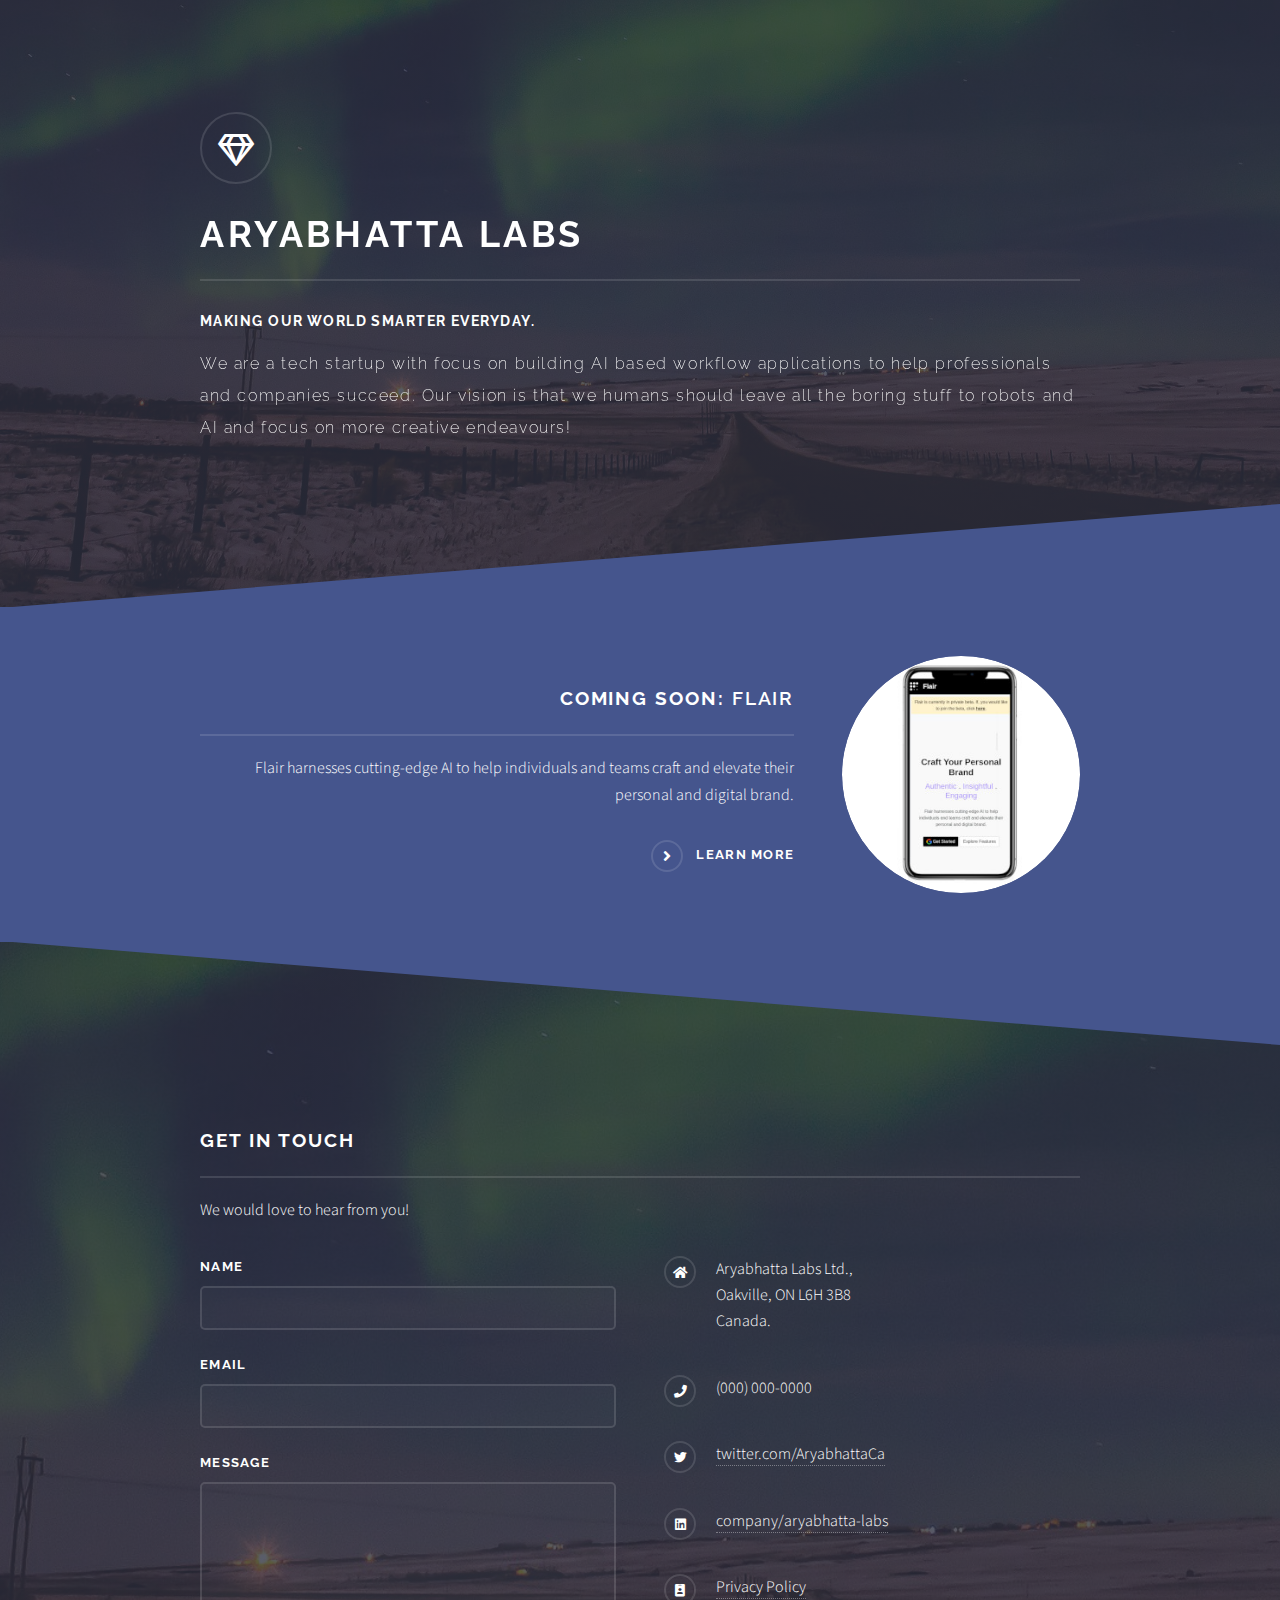
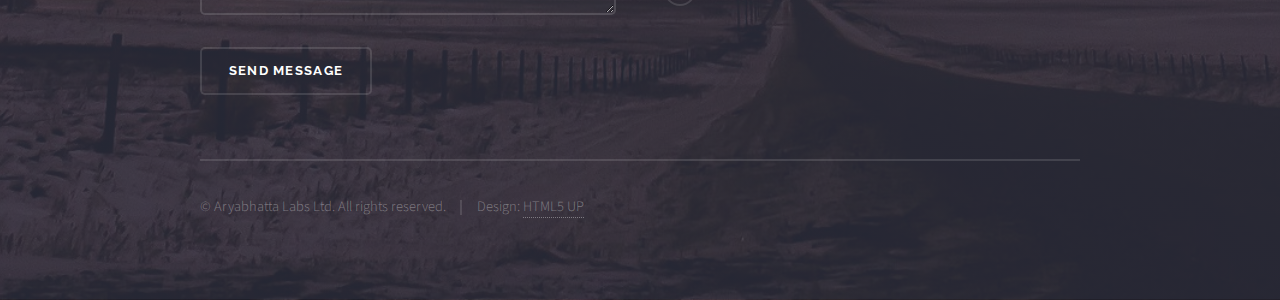
==== commit 44333f92: "removed menu" ====
--- a/docs/index.html
+++ b/docs/index.html
@@ -15,13 +15,6 @@
 	<body class="is-preload">
 
 		<!-- Page Wrapper -->
-				<!-- Menu -->
-					<div class="inner" style="align:right;"><p>
-                        <a style="padding:10px; " href="/">Home</a>
-                        <a style="padding:10px; " href="#About">About</a>
-                        <a style="padding:10px; " href="#Products">Products</a>
-                        <a style="padding:10px; " href="#Contact">Contact</a>
-                    </p></div>
 
 			<div id="page-wrapper">
 
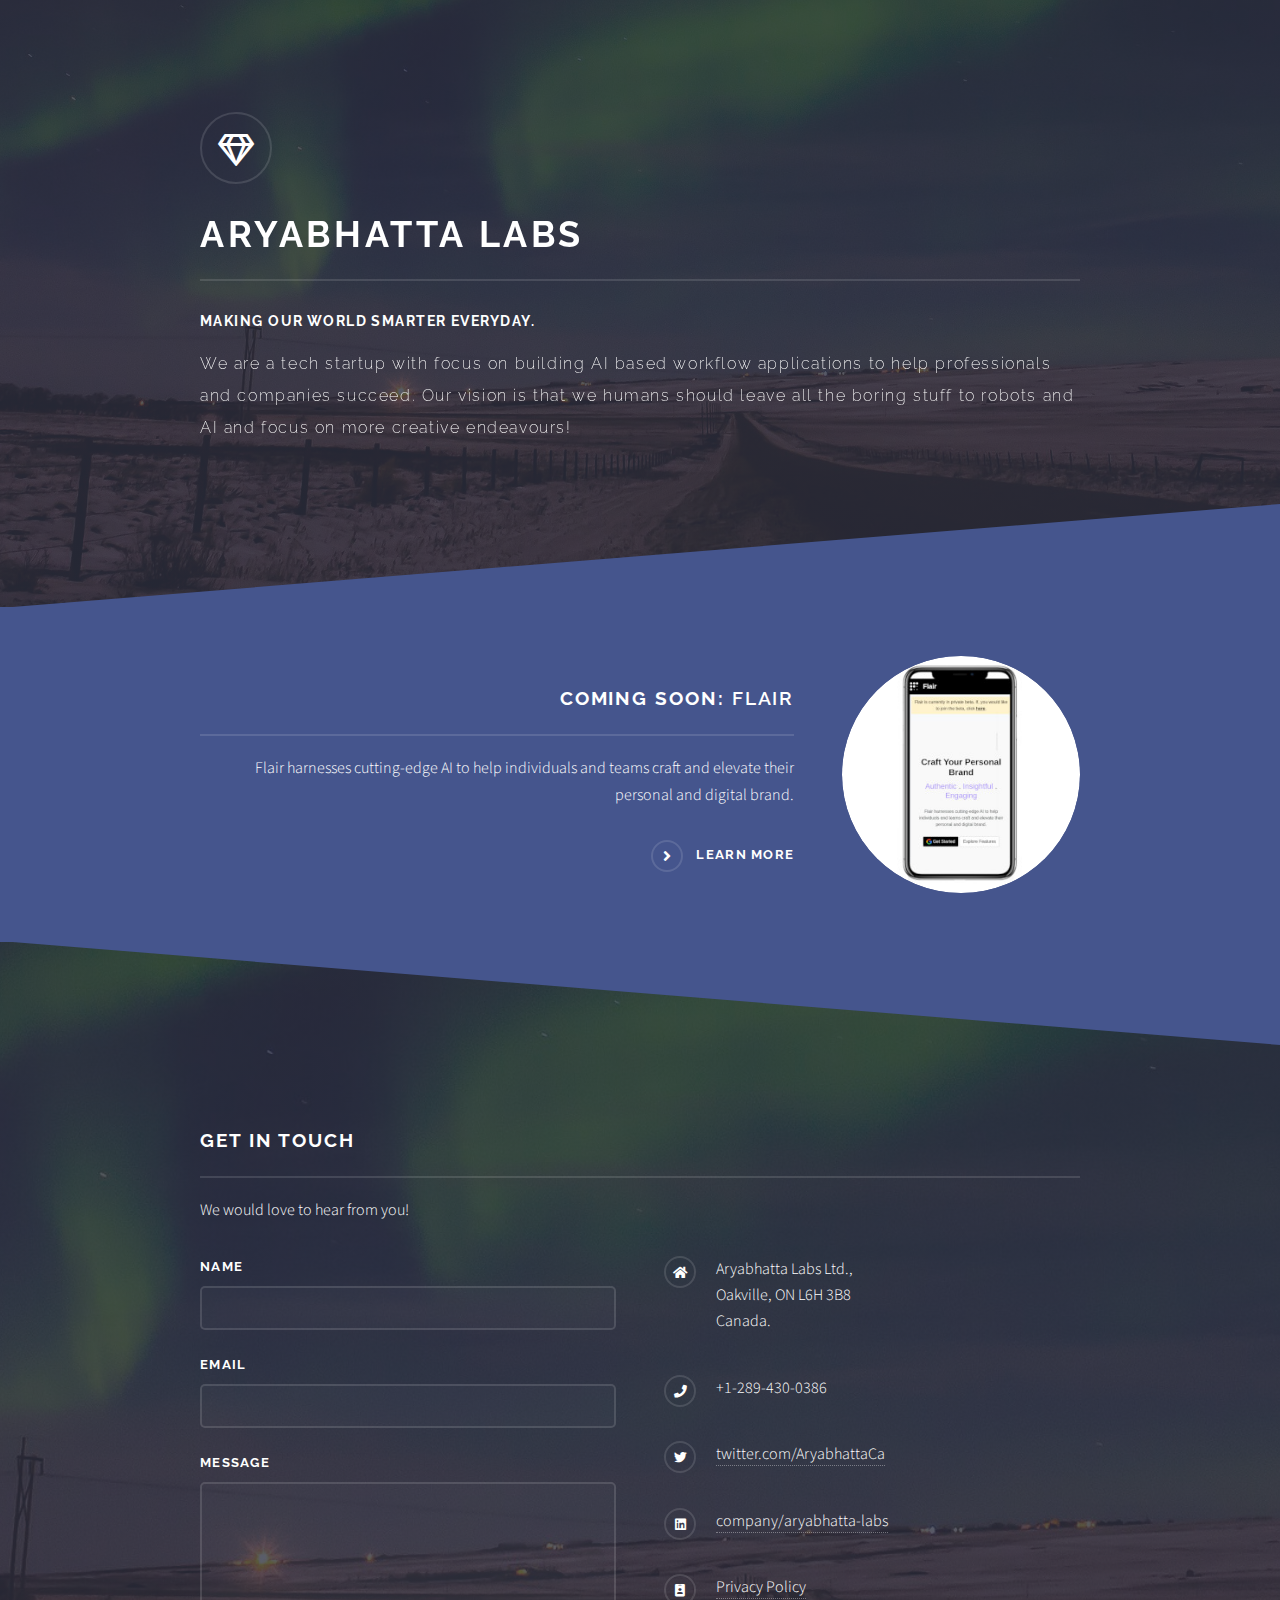
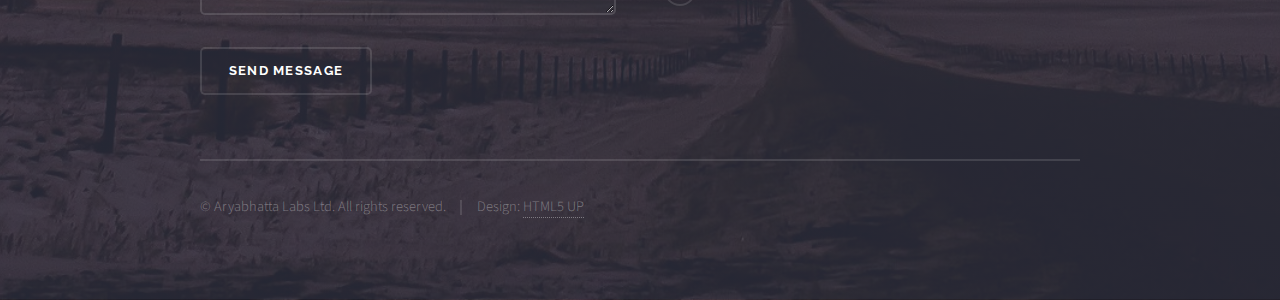
==== commit bd855865: "added phone number" ====
--- a/docs/index.html
+++ b/docs/index.html
@@ -86,7 +86,7 @@
 									Oakville, ON L6H 3B8<br />
                                     Canada.
 								</li>
-								<li class="icon solid fa-phone">(000) 000-0000</li>
+								<li class="icon solid fa-phone">+1-289-430-0386</li>
 								<li class="icon brands fa-twitter"><a href="https://twitter.com/AryabhattaCa">twitter.com/AryabhattaCa</a></li>
 								<li class="icon brands fa-linkedin"><a href="https://ca.linkedin.com/company/aryabhatta-labs">company/aryabhatta-labs</a></li>
 								<li class="icon solid fa-id-badge"><a href="/privacy.html">Privacy Policy</a></li>
@@ -108,4 +108,4 @@
 			<script src="assets/js/main.js"></script>
 
 	</body>
-</html>+</html>
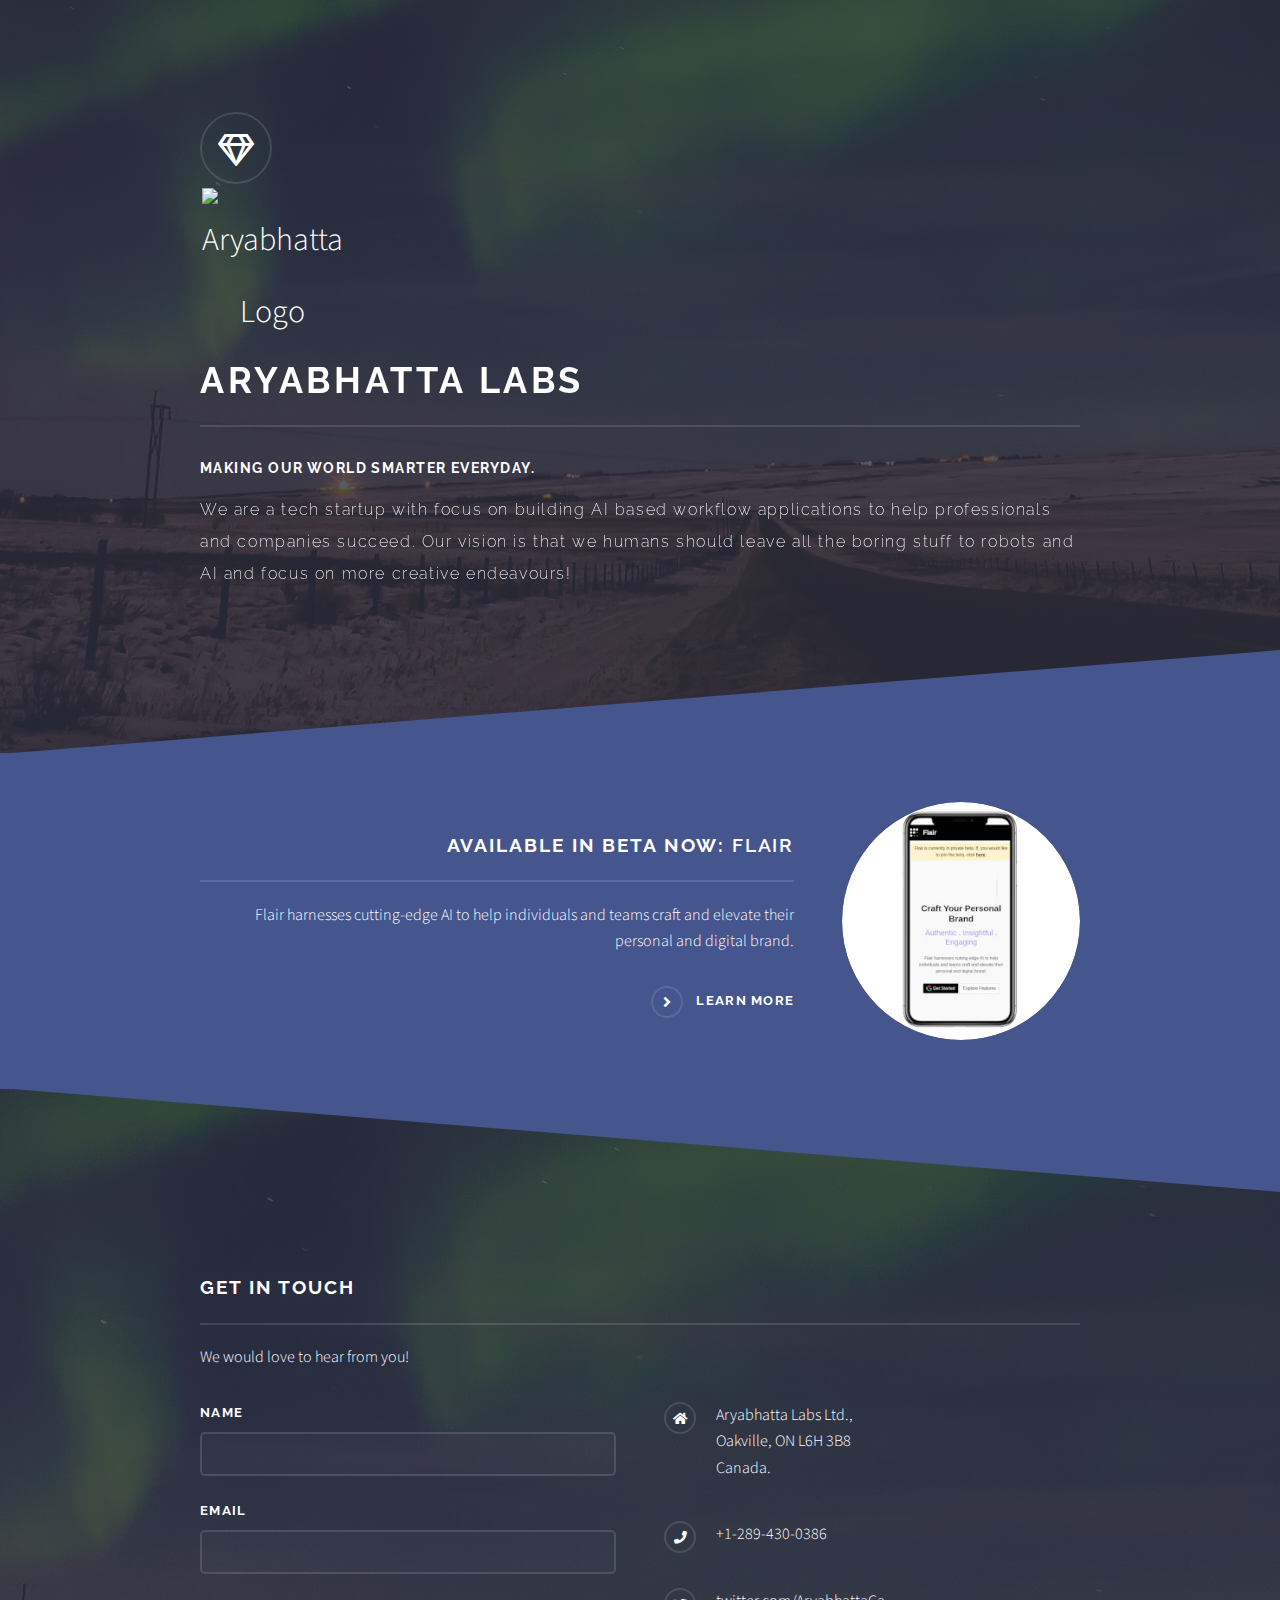
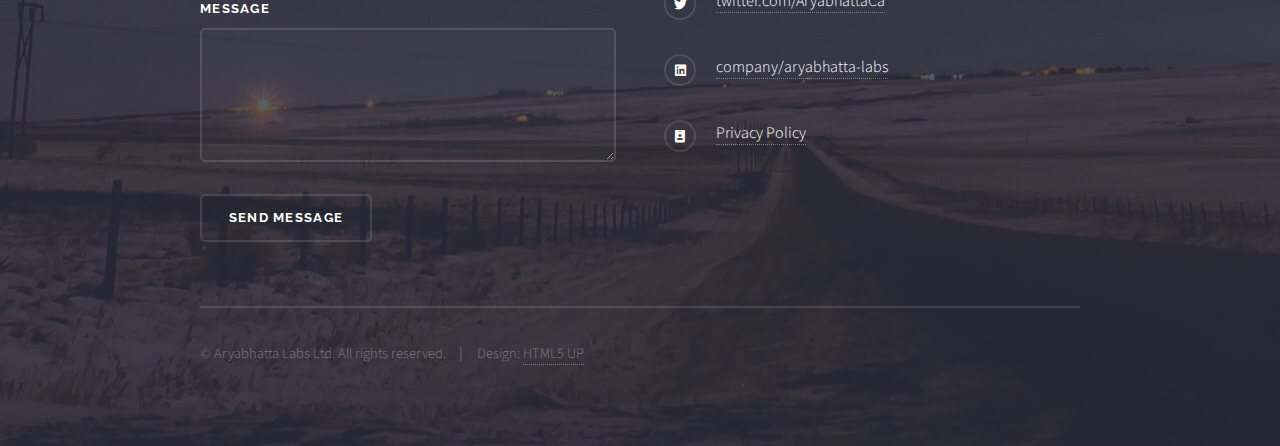
==== commit b31a9dcc: "Updated logo and Flair is in Beta" ====
--- a/docs/index.html
+++ b/docs/index.html
@@ -26,7 +26,7 @@
 				<!-- Banner -->
 					<section id="banner">
 						<div class="inner">
-							<div class="logo" id="about"><span class="icon fa-gem"></span></div>
+							<div class="logo" id="about"><span class="icon fa-gem"><img src="images/Aryabhatta_Logo6.png" alt="Aryabhatta Logo" /></span></div>
 							<h2>Aryabhatta Labs</h2>
 
 							<h3>Making our world smarter everyday.</h3>
@@ -45,7 +45,7 @@
 								<div class="inner" id="products">
 									<a href="https://www.flairapp.ai/" class="image"><img src="images/app-img.jpg" alt="" /></a>
 									<div class="content">
-                                        <h2 class="major">Coming Soon: <strong>Flair</strong></h2>
+                                        <h2 class="major">Available in Beta now: <strong>Flair</strong></h2>
 										<p>Flair harnesses cutting-edge AI to help individuals and teams craft and elevate their personal and digital brand.</p>
 										<a href="https://www.flairapp.ai/" class="special">Learn more</a>
 									</div>
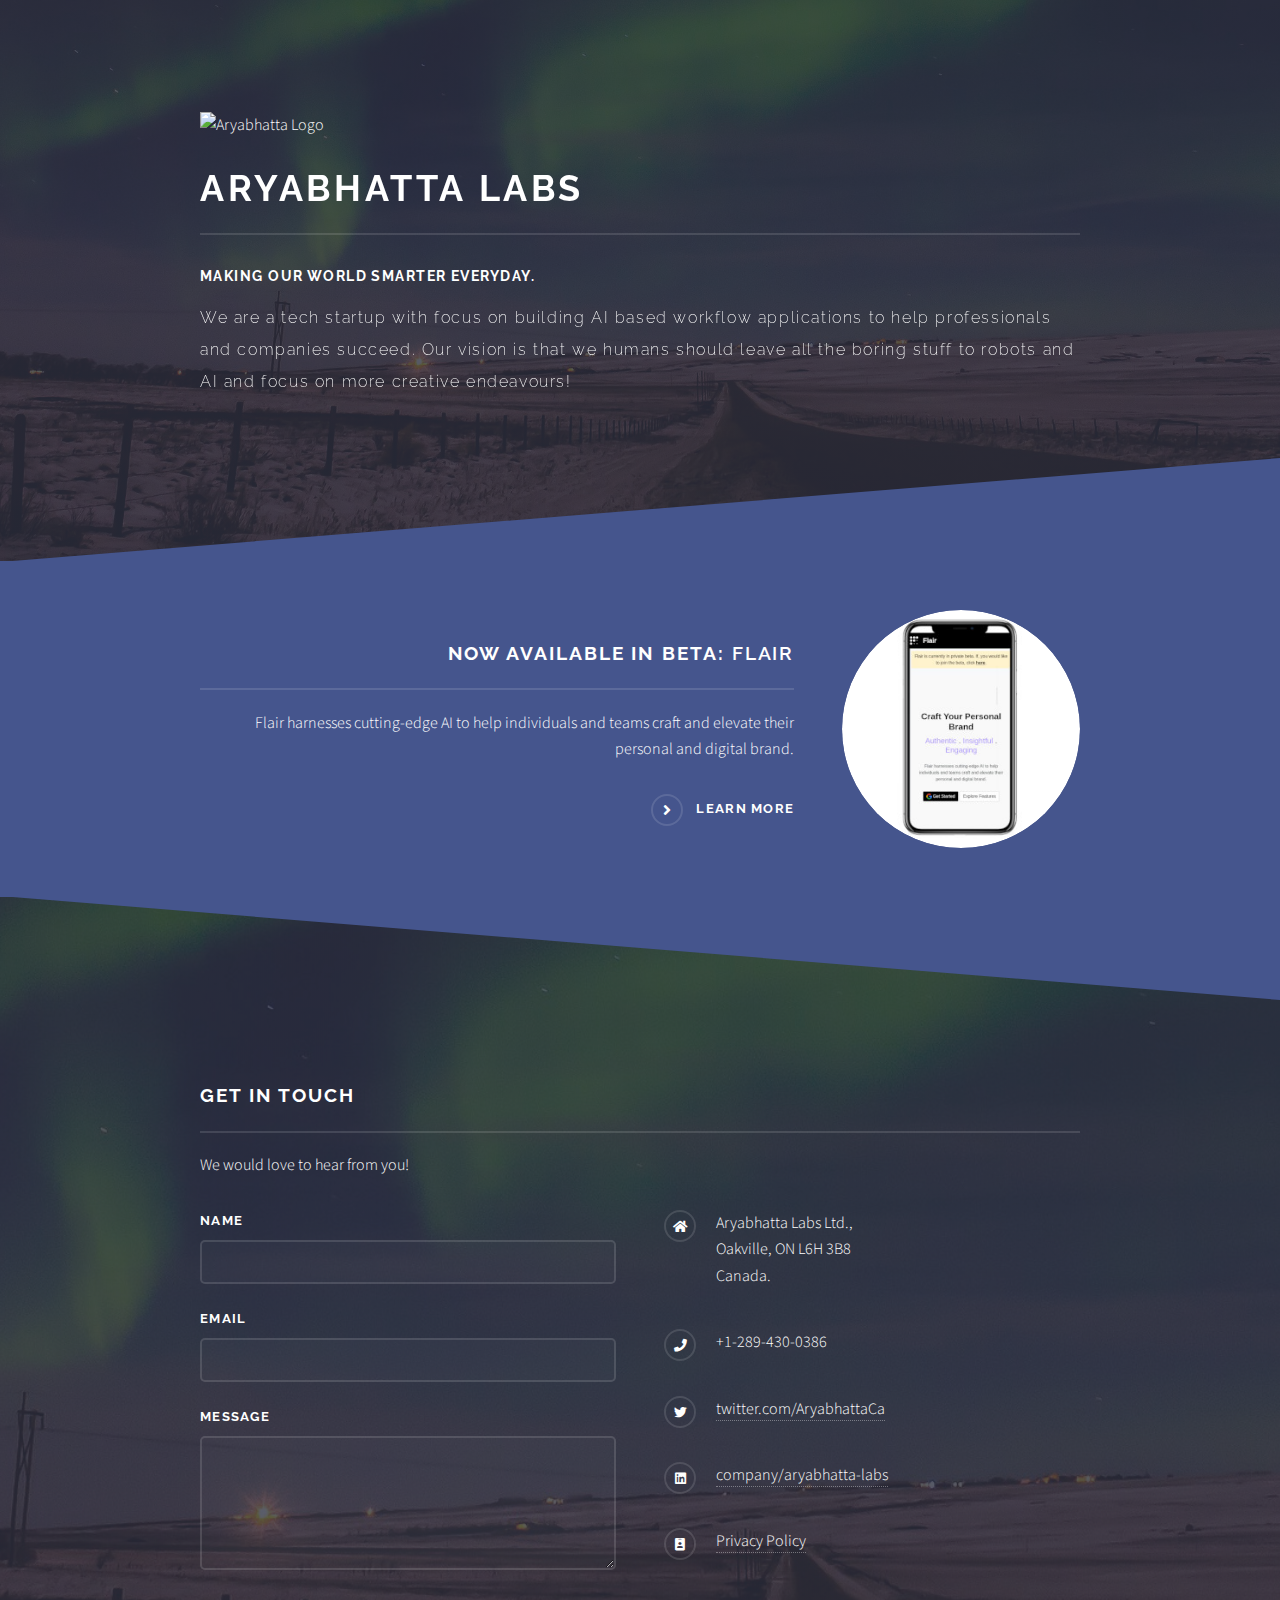
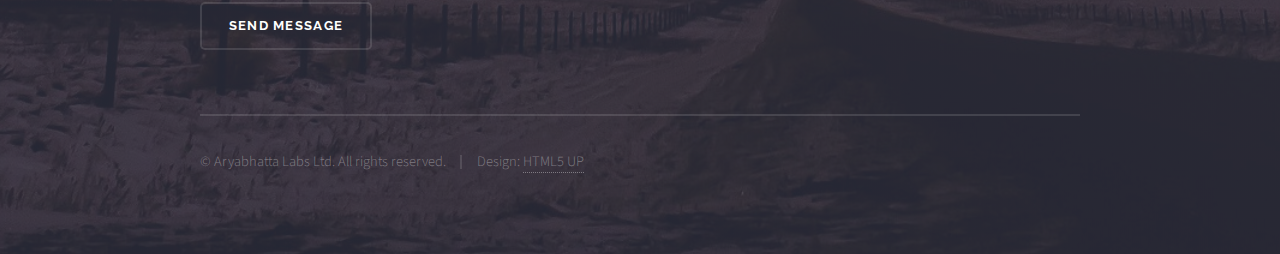
==== commit edb02077: "Updated logo code" ====
--- a/docs/index.html
+++ b/docs/index.html
@@ -26,7 +26,7 @@
 				<!-- Banner -->
 					<section id="banner">
 						<div class="inner">
-							<div class="logo" id="about"><span class="icon fa-gem"><img src="images/Aryabhatta_Logo6.png" alt="Aryabhatta Logo" /></span></div>
+							<div class="logo" id="about"><span ><img src="images/Aryabhatta_Logo6.png" alt="Aryabhatta Logo" /></span></div>
 							<h2>Aryabhatta Labs</h2>
 
 							<h3>Making our world smarter everyday.</h3>
@@ -45,7 +45,7 @@
 								<div class="inner" id="products">
 									<a href="https://www.flairapp.ai/" class="image"><img src="images/app-img.jpg" alt="" /></a>
 									<div class="content">
-                                        <h2 class="major">Available in Beta now: <strong>Flair</strong></h2>
+                                        <h2 class="major">Now available in beta: <strong>Flair</strong></h2>
 										<p>Flair harnesses cutting-edge AI to help individuals and teams craft and elevate their personal and digital brand.</p>
 										<a href="https://www.flairapp.ai/" class="special">Learn more</a>
 									</div>
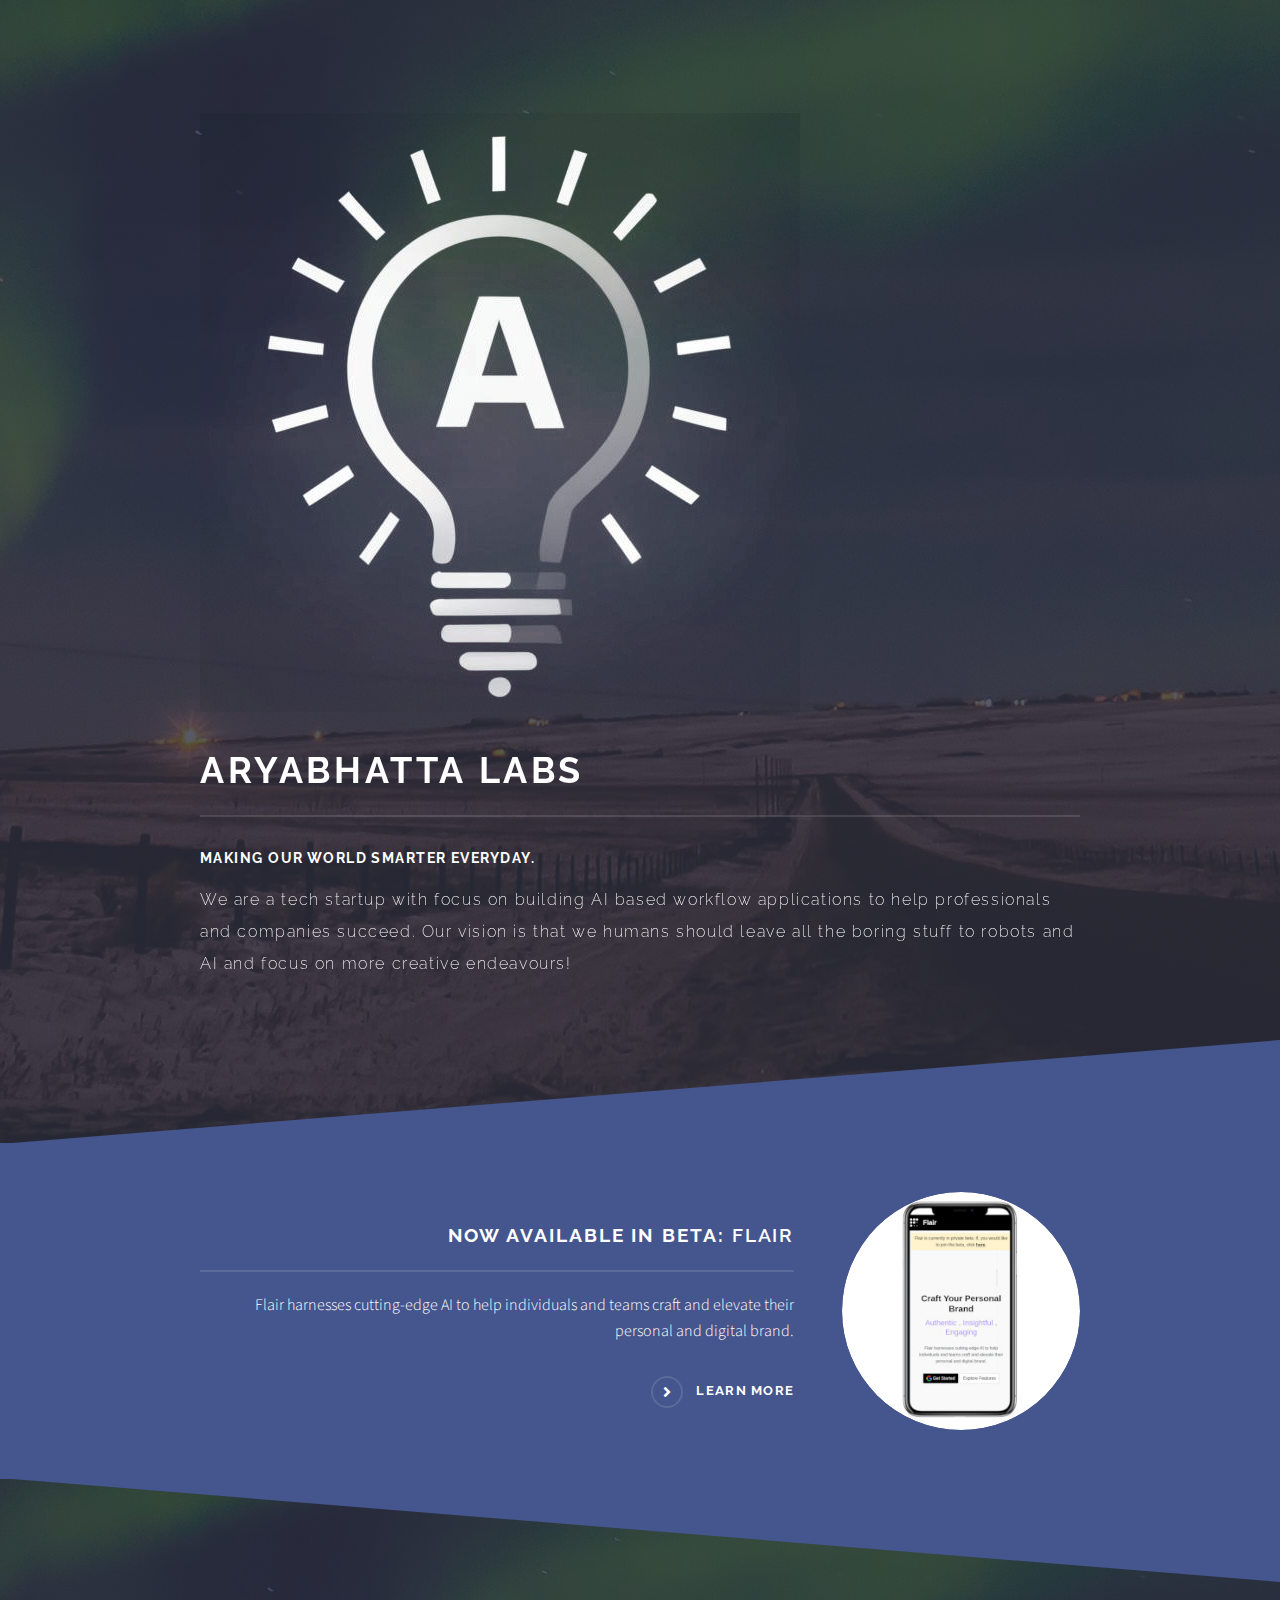
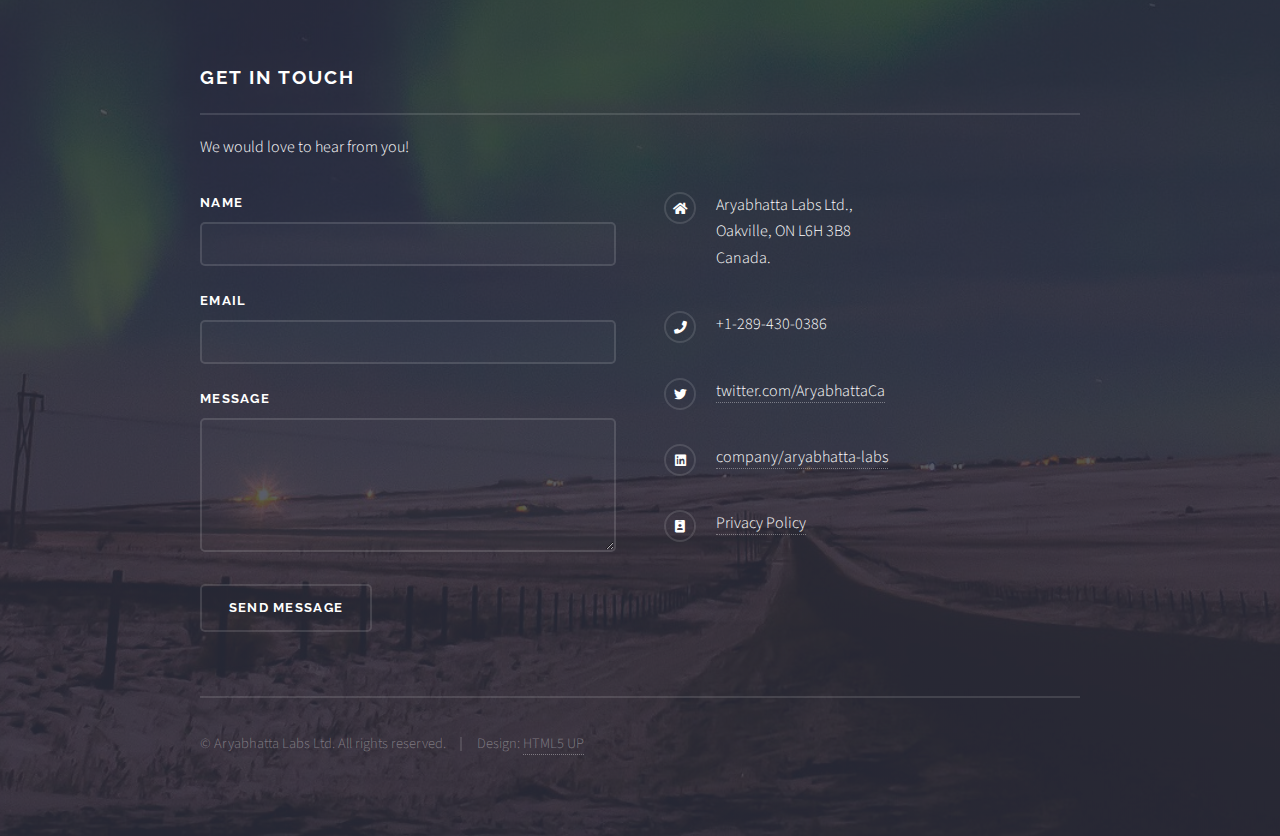
==== commit 8b815781: "Updated logo code" ====
--- a/docs/index.html
+++ b/docs/index.html
@@ -26,7 +26,7 @@
 				<!-- Banner -->
 					<section id="banner">
 						<div class="inner">
-							<div class="logo" id="about"><span ><img src="images/Aryabhatta_Logo6.png" alt="Aryabhatta Logo" /></span></div>
+							<div class="logo" id="about"><span ><img src="images/aryabhatta_logo.png" alt="Aryabhatta Logo" /></span></div>
 							<h2>Aryabhatta Labs</h2>
 
 							<h3>Making our world smarter everyday.</h3>
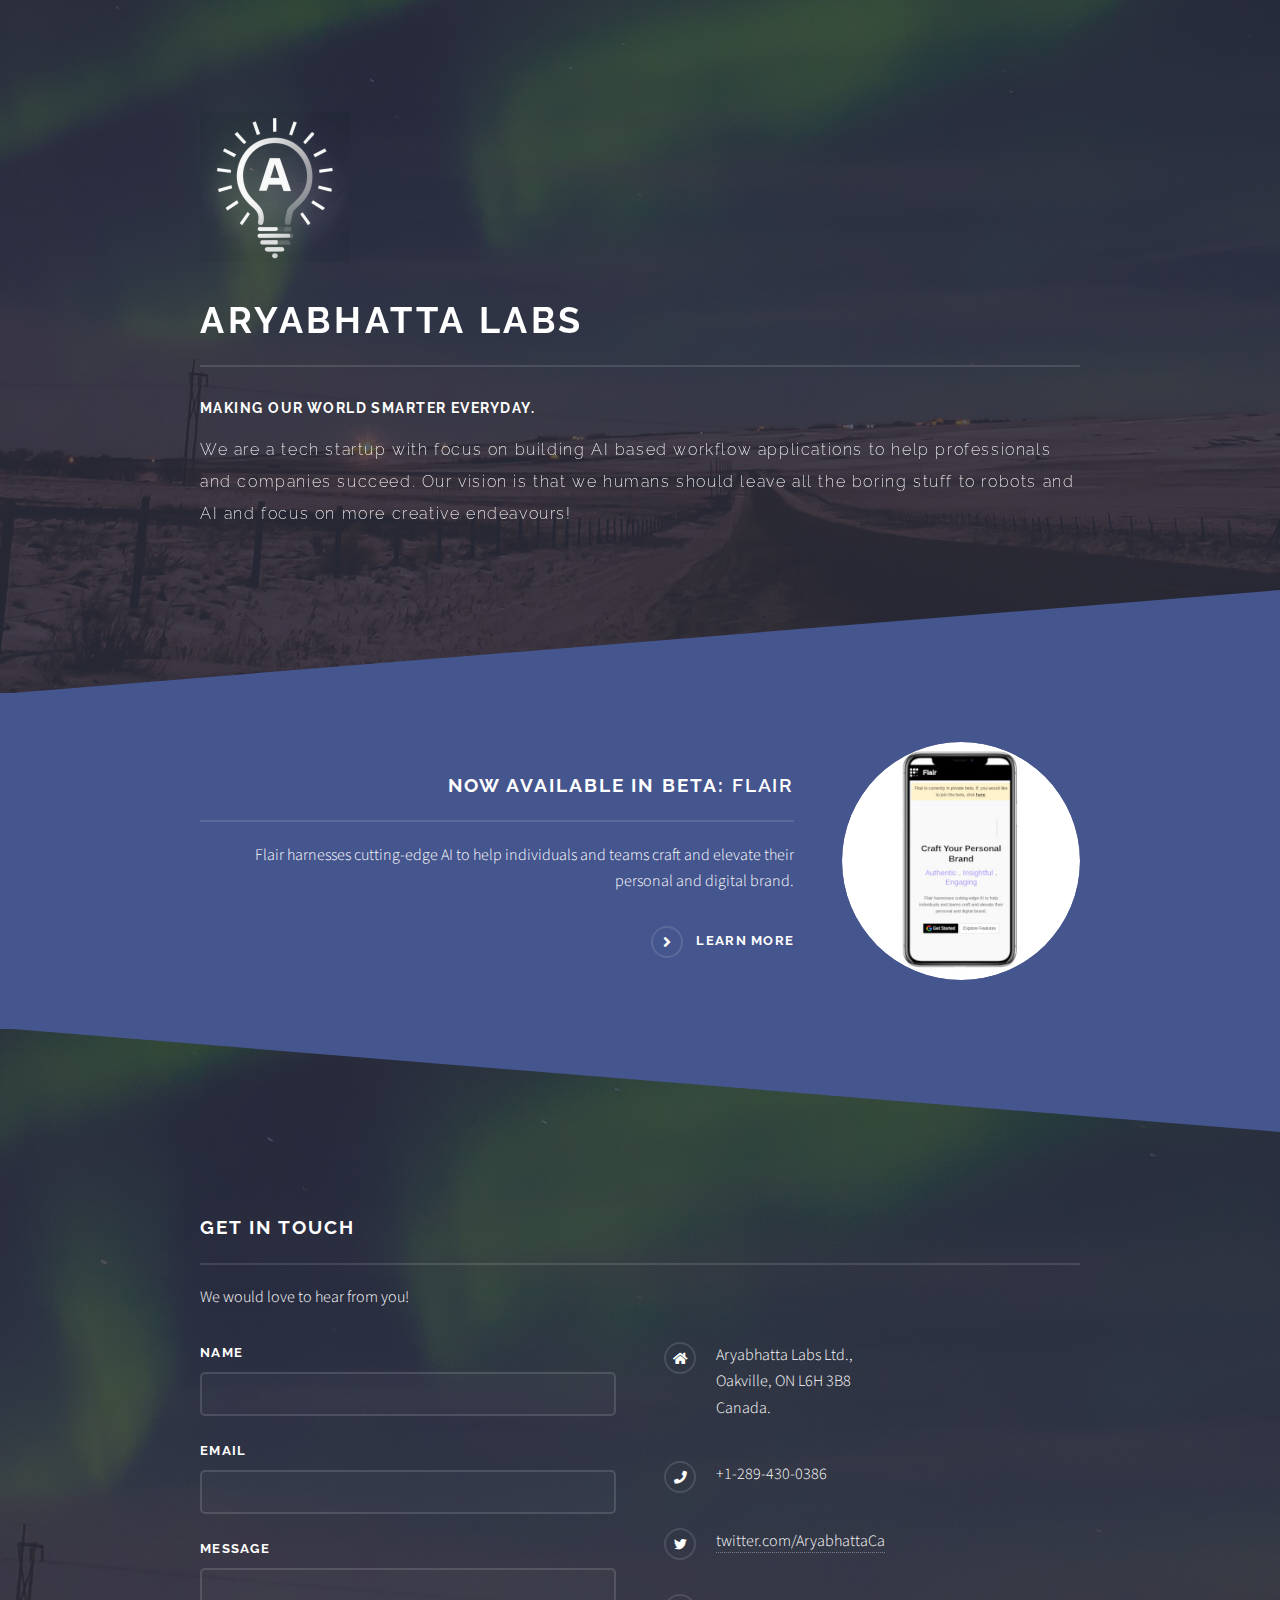
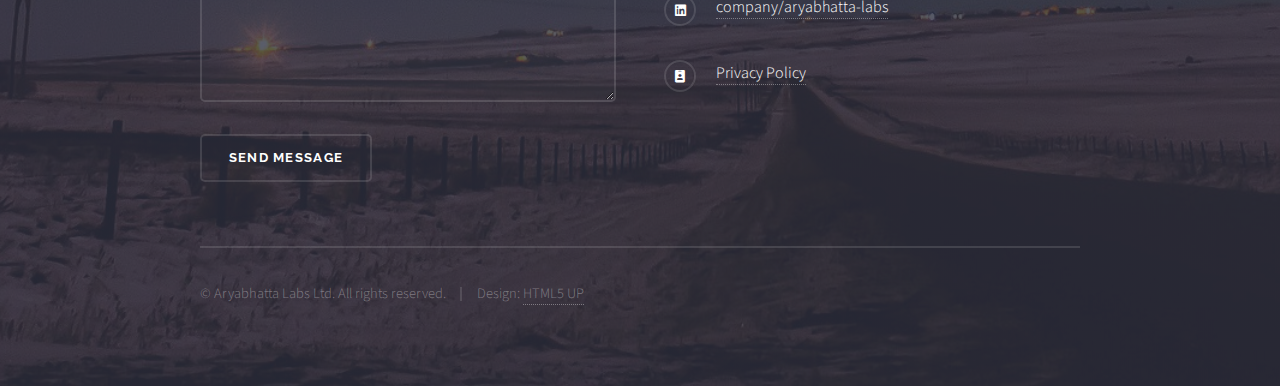
==== commit 4dedeabd: "Updated logo code" ====
--- a/docs/index.html
+++ b/docs/index.html
@@ -10,6 +10,15 @@
 		<meta charset="utf-8" />
 		<meta name="viewport" content="width=device-width, initial-scale=1, user-scalable=no" />
 		<link rel="stylesheet" href="assets/css/main.css" />
+        <link rel="apple-touch-icon" sizes="76x76" href="/images/apple-touch-icon.png?v=20240120">
+        <link rel="icon" type="image/png" sizes="32x32" href="/images/favicon-32x32.png?v=20240120">
+        <link rel="icon" type="image/png" sizes="16x16" href="/images/favicon-16x16.png?v=20240120">
+        <link rel="manifest" href="/images/site.webmanifest?v=20240120">
+        <link rel="mask-icon" href="/images/safari-pinned-tab.svg?v=20240120" color="#5bbad5">
+        <link rel="shortcut icon" href="/images/favicon.ico?v=20240120">
+        <meta name="msapplication-TileColor" content="#da532c">
+        <meta name="msapplication-config" content="/images/browserconfig.xml?v=20240120">
+        <meta name="theme-color" content="#ffffff">
 		<noscript><link rel="stylesheet" href="assets/css/noscript.css" /></noscript>
 	</head>
 	<body class="is-preload">
@@ -26,7 +35,7 @@
 				<!-- Banner -->
 					<section id="banner">
 						<div class="inner">
-							<div class="logo" id="about"><span ><img src="images/aryabhatta_logo.png" alt="Aryabhatta Logo" /></span></div>
+							<div class="logo" id="about"><span ><img src="images/aryabhatta_logo_150x150.png" alt="Aryabhatta Logo" /></span></div>
 							<h2>Aryabhatta Labs</h2>
 
 							<h3>Making our world smarter everyday.</h3>
